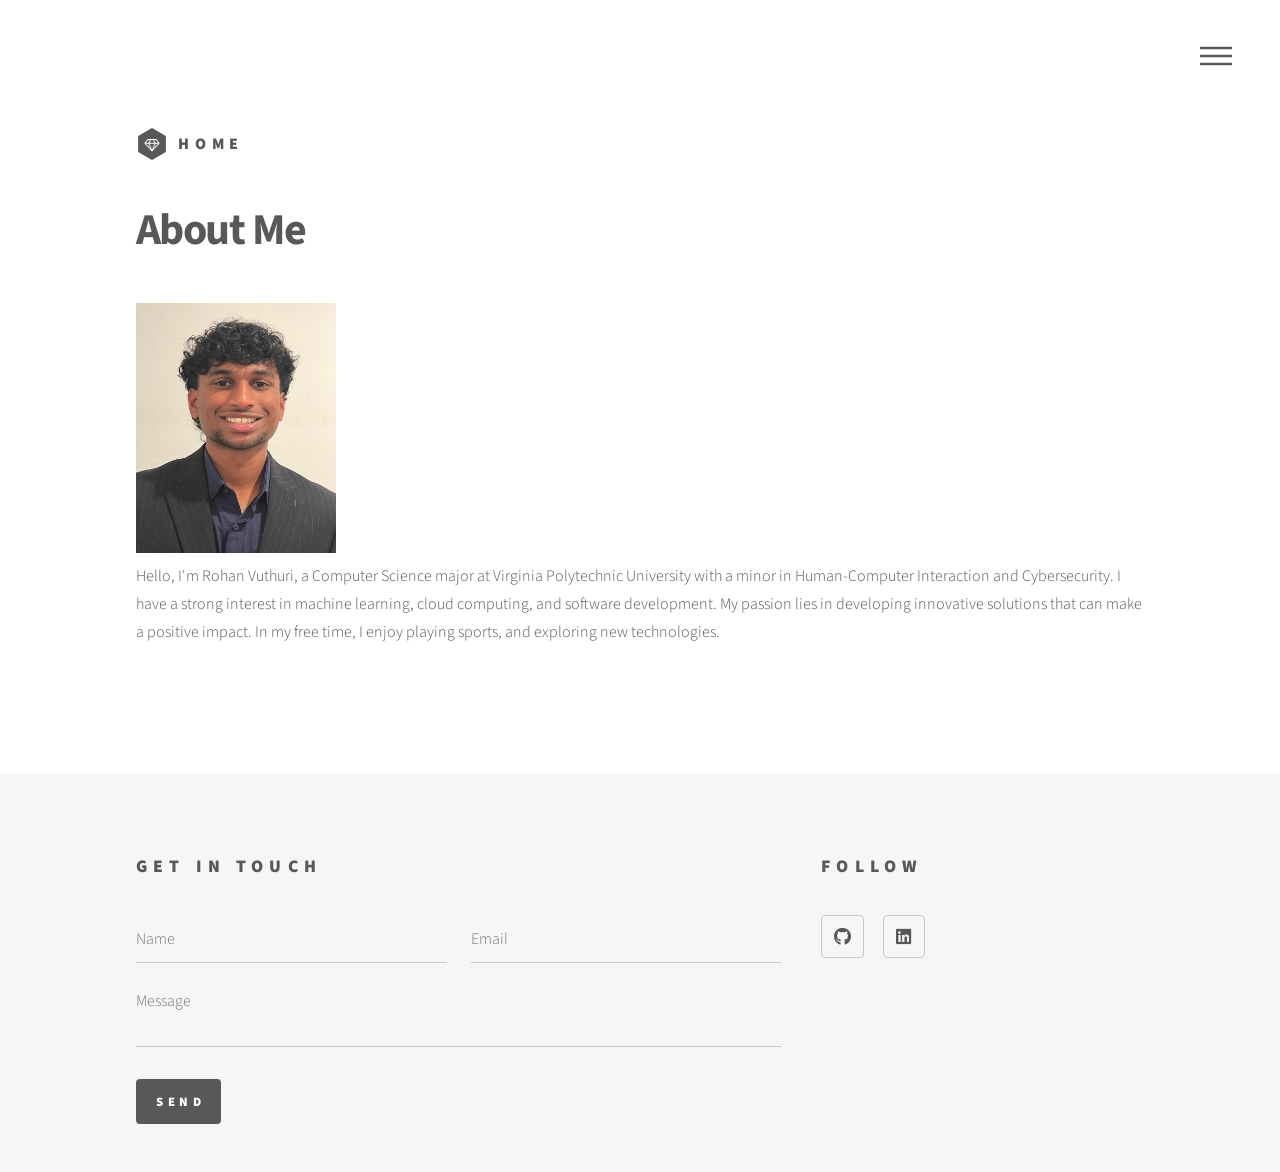
==== aboutme.html @ 73afe283 "Personal Website" ====
<!DOCTYPE HTML>
<!--
	Phantom by HTML5 UP
	html5up.net | @ajlkn
	Free for personal and commercial use under the CCA 3.0 license (html5up.net/license)
-->
<html>
	<head>
		<title>About Me</title>
		<meta charset="utf-8" />
		<meta name="viewport" content="width=device-width, initial-scale=1, user-scalable=no" />
		<link rel="stylesheet" href="assets/css/main.css" />
		<noscript><link rel="stylesheet" href="assets/css/noscript.css" /></noscript>
	</head>
	<body class="is-preload">
		<!-- Wrapper -->
			<div id="wrapper">

				<!-- Header -->
					<header id="header">
						<div class="inner">

							<!-- Logo -->
								<a href="index.html" class="logo">
									<span class="symbol"><img src="images/logo.svg" alt="" /></span><span class="title">Home</span>
								</a>

							<!-- Nav -->
								<nav>
									<ul>
										<li><a href="#menu">Menu</a></li>
									</ul>
								</nav>

						</div>
					</header>

				<!-- Menu -->
					<nav id="menu">
						<h2>Menu</h2>
						<ul>
							<li><a href="index.html">Home</a></li>
							<li><a href="aboutme.html">About Me</a></li>
							<li><a href="certifications.html">Certifications</a></li>
							<li><a href="experience.html">Experience</a></li>
							<li><a href="projects.html">Personal Projects</a></li>
						</ul>
					</nav>

				<!-- Main -->
					<div id="main">
						<div class="inner">
							<h1>About Me</h1>
							<img src="images/Profile.jpeg" alt="" width = "200" height="250">
							<p> Hello, I'm Rohan Vuthuri, a Computer Science major at Virginia Polytechnic University with a minor in Human-Computer Interaction and Cybersecurity. I have a strong interest in machine learning, cloud computing, and software development. My passion lies in developing innovative solutions that can make a positive impact. In my free time, I enjoy playing sports, and exploring new technologies.</p>
						</div>
					</div>

				<!-- Footer -->
					<footer id="footer">
						<div class="inner">
							<section>
								<h2>Get in touch</h2>
								<form method="post" action="#">
									<div class="fields">
										<div class="field half">
											<input type="text" name="name" id="name" placeholder="Name" />
										</div>
										<div class="field half">
											<input type="email" name="email" id="email" placeholder="Email" />
										</div>
										<div class="field">
											<textarea name="message" id="message" placeholder="Message"></textarea>
										</div>
									</div>
									<ul class="actions">
										<li><input type="submit" value="Send" class="primary" /></li>
									</ul>
								</form>
							</section>
							<section>
								<h2>Follow</h2>
								<ul class="icons">
									<li><a href="https://github.com/rohanvuthuri/Individual-Projects" class="icon brands style2 fa-github"><span class="label">GitHub</span></a></li>
                                    <li><a href="https://www.linkedin.com/in/rohan-vuthuri/" class="icon brands style2 fa-linkedin"><span class="label">Linkedin</span></a></li>
								</ul>
							</section>
						</div>
					</footer>

			</div>

		<!-- Scripts -->
			<script src="assets/js/jquery.min.js"></script>
			<script src="assets/js/browser.min.js"></script>
			<script src="assets/js/breakpoints.min.js"></script>
			<script src="assets/js/util.js"></script>
			<script src="assets/js/main.js"></script>

	</body>
</html>
---- assets/css/main.css ----
@import url(fontawesome-all.min.css);
@import url("https://fonts.googleapis.com/css?family=Source+Sans+Pro:300,700,900");

/*
	Phantom by HTML5 UP
	html5up.net | @ajlkn
	Free for personal and commercial use under the CCA 3.0 license (html5up.net/license)
*/

html, body, div, span, applet, object,
iframe, h1, h2, h3, h4, h5, h6, p, blockquote,
pre, a, abbr, acronym, address, big, cite,
code, del, dfn, em, img, ins, kbd, q, s, samp,
small, strike, strong, sub, sup, tt, var, b,
u, i, center, dl, dt, dd, ol, ul, li, fieldset,
form, label, legend, table, caption, tbody,
tfoot, thead, tr, th, td, article, aside,
canvas, details, embed, figure, figcaption,
footer, header, hgroup, menu, nav, output, ruby,
section, summary, time, mark, audio, video {
	margin: 0;
	padding: 0;
	border: 0;
	font-size: 100%;
	font: inherit;
	vertical-align: baseline;}

article, aside, details, figcaption, figure,
footer, header, hgroup, menu, nav, section {
	display: block;}

body {
	line-height: 1;
}

ol, ul {
	list-style: none;
}

blockquote, q {
	quotes: none;
}

	blockquote:before, blockquote:after, q:before, q:after {
		content: '';
		content: none;
	}

table {
	border-collapse: collapse;
	border-spacing: 0;
}

body {
	-webkit-text-size-adjust: none;
}

mark {
	background-color: transparent;
	color: inherit;
}

input::-moz-focus-inner {
	border: 0;
	padding: 0;
}

input, select, textarea {
	-moz-appearance: none;
	-webkit-appearance: none;
	-ms-appearance: none;
	appearance: none;
}

/* Basic */

	@-ms-viewport {
		width: device-width;
	}

	body {
		-ms-overflow-style: scrollbar;
	}

	@media screen and (max-width: 480px) {

		html, body {
			min-width: 320px;
		}

	}

	html {
		box-sizing: border-box;
	}

	*, *:before, *:after {
		box-sizing: inherit;
	}

	body {
		background: #ffffff;
	}

		body.is-preload *, body.is-preload *:before, body.is-preload *:after {
			-moz-animation: none !important;
			-webkit-animation: none !important;
			-ms-animation: none !important;
			animation: none !important;
			-moz-transition: none !important;
			-webkit-transition: none !important;
			-ms-transition: none !important;
			transition: none !important;
		}

/* Type */

	body, input, select, textarea {
		color: #585858;
		font-family: "Source Sans Pro", Helvetica, sans-serif;
		font-size: 16pt;
		font-weight: 300;
		line-height: 1.75;
	}

		@media screen and (max-width: 1680px) {

			body, input, select, textarea {
				font-size: 14pt;
			}

		}

		@media screen and (max-width: 1280px) {

			body, input, select, textarea {
				font-size: 12pt;
			}

		}

	a {
		-moz-transition: border-bottom-color 0.2s ease, color 0.2s ease;
		-webkit-transition: border-bottom-color 0.2s ease, color 0.2s ease;
		-ms-transition: border-bottom-color 0.2s ease, color 0.2s ease;
		transition: border-bottom-color 0.2s ease, color 0.2s ease;
		text-decoration: none;
		color: #585858;
		border-bottom: dotted 1px rgba(88, 88, 88, 0.5);
	}

		a:hover {
			border-bottom-color: transparent;
			color: #f2849e !important;
		}

	strong, b {
		font-weight: 900;
	}

	em, i {
		font-style: italic;
	}

	p {
		margin: 0 0 2em 0;
	}

	h1 {
		font-size: 2.75em;
		font-weight: 700;
		line-height: 1.3;
		margin: 0 0 1em 0;
		letter-spacing: -0.035em;
	}

		h1 a {
			color: inherit;
		}

		@media screen and (max-width: 736px) {

			h1 {
				font-size: 2em;
				margin: 0 0 1em 0;
			}

		}

		@media screen and (max-width: 360px) {

			h1 {
				font-size: 1.75em;
			}

		}

	h2, h3, h4, h5, h6 {
		font-weight: 900;
		line-height: 1.5;
		margin: 0 0 2em 0;
		text-transform: uppercase;
		letter-spacing: 0.35em;
	}

		h2 a, h3 a, h4 a, h5 a, h6 a {
			color: inherit;
		}

	h2 {
		font-size: 1.1em;
	}

	h3 {
		font-size: 1em;
	}

	h4 {
		font-size: 0.8em;
	}

	h5 {
		font-size: 0.8em;
	}

	h6 {
		font-size: 0.8em;
	}

	@media screen and (max-width: 980px) {

		h1 br, h2 br, h3 br, h4 br, h5 br, h6 br {
			display: none;
		}

	}

	@media screen and (max-width: 736px) {

		h2 {
			font-size: 1em;
		}

		h3 {
			font-size: 0.8em;
		}

	}

	sub {
		font-size: 0.8em;
		position: relative;
		top: 0.5em;
	}

	sup {
		font-size: 0.8em;
		position: relative;
		top: -0.5em;
	}

	blockquote {
		border-left: solid 4px #c9c9c9;
		font-style: italic;
		margin: 0 0 2em 0;
		padding: 0.5em 0 0.5em 2em;
	}

	code {
		background: rgba(144, 144, 144, 0.075);
		border-radius: 4px;
		border: solid 1px #c9c9c9;
		font-family: "Courier New", monospace;
		font-size: 0.9em;
		margin: 0 0.25em;
		padding: 0.25em 0.65em;
	}

	pre {
		-webkit-overflow-scrolling: touch;
		font-family: "Courier New", monospace;
		font-size: 0.9em;
		margin: 0 0 2em 0;
	}

		pre code {
			display: block;
			line-height: 1.75;
			padding: 1em 1.5em;
			overflow-x: auto;
		}

	hr {
		border: 0;
		border-bottom: solid 1px #c9c9c9;
		margin: 2em 0;
	}

		hr.major {
			margin: 3em 0;
		}

	.align-left {
		text-align: left;
	}

	.align-center {
		text-align: center;
	}

	.align-right {
		text-align: right;
	}

/* Row */

	.row {
		display: flex;
		flex-wrap: wrap;
		box-sizing: border-box;
		align-items: stretch;
	}

		.row > * {
			box-sizing: border-box;
		}

		.row.gtr-uniform > * > :last-child {
			margin-bottom: 0;
		}

		.row.aln-left {
			justify-content: flex-start;
		}

		.row.aln-center {
			justify-content: center;
		}

		.row.aln-right {
			justify-content: flex-end;
		}

		.row.aln-top {
			align-items: flex-start;
		}

		.row.aln-middle {
			align-items: center;
		}

		.row.aln-bottom {
			align-items: flex-end;
		}

		.row > .imp {
			order: -1;
		}

		.row > .col-1 {
			width: 8.33333%;
		}

		.row > .off-1 {
			margin-left: 8.33333%;
		}

		.row > .col-2 {
			width: 16.66667%;
		}

		.row > .off-2 {
			margin-left: 16.66667%;
		}

		.row > .col-3 {
			width: 25%;
		}

		.row > .off-3 {
			margin-left: 25%;
		}

		.row > .col-4 {
			width: 33.33333%;
		}

		.row > .off-4 {
			margin-left: 33.33333%;
		}

		.row > .col-5 {
			width: 41.66667%;
		}

		.row > .off-5 {
			margin-left: 41.66667%;
		}

		.row > .col-6 {
			width: 50%;
		}

		.row > .off-6 {
			margin-left: 50%;
		}

		.row > .col-7 {
			width: 58.33333%;
		}

		.row > .off-7 {
			margin-left: 58.33333%;
		}

		.row > .col-8 {
			width: 66.66667%;
		}

		.row > .off-8 {
			margin-left: 66.66667%;
		}

		.row > .col-9 {
			width: 75%;
		}

		.row > .off-9 {
			margin-left: 75%;
		}

		.row > .col-10 {
			width: 83.33333%;
		}

		.row > .off-10 {
			margin-left: 83.33333%;
		}

		.row > .col-11 {
			width: 91.66667%;
		}

		.row > .off-11 {
			margin-left: 91.66667%;
		}

		.row > .col-12 {
			width: 100%;
		}

		.row > .off-12 {
			margin-left: 100%;
		}

		.row.gtr-0 {
			margin-top: 0;
			margin-left: 0em;
		}

			.row.gtr-0 > * {
				padding: 0 0 0 0em;
			}

			.row.gtr-0.gtr-uniform {
				margin-top: 0em;
			}

				.row.gtr-0.gtr-uniform > * {
					padding-top: 0em;
				}

		.row.gtr-25 {
			margin-top: 0;
			margin-left: -0.5em;
		}

			.row.gtr-25 > * {
				padding: 0 0 0 0.5em;
			}

			.row.gtr-25.gtr-uniform {
				margin-top: -0.5em;
			}

				.row.gtr-25.gtr-uniform > * {
					padding-top: 0.5em;
				}

		.row.gtr-50 {
			margin-top: 0;
			margin-left: -1em;
		}

			.row.gtr-50 > * {
				padding: 0 0 0 1em;
			}

			.row.gtr-50.gtr-uniform {
				margin-top: -1em;
			}

				.row.gtr-50.gtr-uniform > * {
					padding-top: 1em;
				}

		.row {
			margin-top: 0;
			margin-left: -2em;
		}

			.row > * {
				padding: 0 0 0 2em;
			}

			.row.gtr-uniform {
				margin-top: -2em;
			}

				.row.gtr-uniform > * {
					padding-top: 2em;
				}

		.row.gtr-150 {
			margin-top: 0;
			margin-left: -3em;
		}

			.row.gtr-150 > * {
				padding: 0 0 0 3em;
			}

			.row.gtr-150.gtr-uniform {
				margin-top: -3em;
			}

				.row.gtr-150.gtr-uniform > * {
					padding-top: 3em;
				}

		.row.gtr-200 {
			margin-top: 0;
			margin-left: -4em;
		}

			.row.gtr-200 > * {
				padding: 0 0 0 4em;
			}

			.row.gtr-200.gtr-uniform {
				margin-top: -4em;
			}

				.row.gtr-200.gtr-uniform > * {
					padding-top: 4em;
				}

		@media screen and (max-width: 1680px) {

			.row {
				display: flex;
				flex-wrap: wrap;
				box-sizing: border-box;
				align-items: stretch;
			}

				.row > * {
					box-sizing: border-box;
				}

				.row.gtr-uniform > * > :last-child {
					margin-bottom: 0;
				}

				.row.aln-left {
					justify-content: flex-start;
				}

				.row.aln-center {
					justify-content: center;
				}

				.row.aln-right {
					justify-content: flex-end;
				}

				.row.aln-top {
					align-items: flex-start;
				}

				.row.aln-middle {
					align-items: center;
				}

				.row.aln-bottom {
					align-items: flex-end;
				}

				.row > .imp-xlarge {
					order: -1;
				}

				.row > .col-1-xlarge {
					width: 8.33333%;
				}

				.row > .off-1-xlarge {
					margin-left: 8.33333%;
				}

				.row > .col-2-xlarge {
					width: 16.66667%;
				}

				.row > .off-2-xlarge {
					margin-left: 16.66667%;
				}

				.row > .col-3-xlarge {
					width: 25%;
				}

				.row > .off-3-xlarge {
					margin-left: 25%;
				}

				.row > .col-4-xlarge {
					width: 33.33333%;
				}

				.row > .off-4-xlarge {
					margin-left: 33.33333%;
				}

				.row > .col-5-xlarge {
					width: 41.66667%;
				}

				.row > .off-5-xlarge {
					margin-left: 41.66667%;
				}

				.row > .col-6-xlarge {
					width: 50%;
				}

				.row > .off-6-xlarge {
					margin-left: 50%;
				}

				.row > .col-7-xlarge {
					width: 58.33333%;
				}

				.row > .off-7-xlarge {
					margin-left: 58.33333%;
				}

				.row > .col-8-xlarge {
					width: 66.66667%;
				}

				.row > .off-8-xlarge {
					margin-left: 66.66667%;
				}

				.row > .col-9-xlarge {
					width: 75%;
				}

				.row > .off-9-xlarge {
					margin-left: 75%;
				}

				.row > .col-10-xlarge {
					width: 83.33333%;
				}

				.row > .off-10-xlarge {
					margin-left: 83.33333%;
				}

				.row > .col-11-xlarge {
					width: 91.66667%;
				}

				.row > .off-11-xlarge {
					margin-left: 91.66667%;
				}

				.row > .col-12-xlarge {
					width: 100%;
				}

				.row > .off-12-xlarge {
					margin-left: 100%;
				}

				.row.gtr-0 {
					margin-top: 0;
					margin-left: 0em;
				}

					.row.gtr-0 > * {
						padding: 0 0 0 0em;
					}

					.row.gtr-0.gtr-uniform {
						margin-top: 0em;
					}

						.row.gtr-0.gtr-uniform > * {
							padding-top: 0em;
						}

				.row.gtr-25 {
					margin-top: 0;
					margin-left: -0.5em;
				}

					.row.gtr-25 > * {
						padding: 0 0 0 0.5em;
					}

					.row.gtr-25.gtr-uniform {
						margin-top: -0.5em;
					}

						.row.gtr-25.gtr-uniform > * {
							padding-top: 0.5em;
						}

				.row.gtr-50 {
					margin-top: 0;
					margin-left: -1em;
				}

					.row.gtr-50 > * {
						padding: 0 0 0 1em;
					}

					.row.gtr-50.gtr-uniform {
						margin-top: -1em;
					}

						.row.gtr-50.gtr-uniform > * {
							padding-top: 1em;
						}

				.row {
					margin-top: 0;
					margin-left: -2em;
				}

					.row > * {
						padding: 0 0 0 2em;
					}

					.row.gtr-uniform {
						margin-top: -2em;
					}

						.row.gtr-uniform > * {
							padding-top: 2em;
						}

				.row.gtr-150 {
					margin-top: 0;
					margin-left: -3em;
				}

					.row.gtr-150 > * {
						padding: 0 0 0 3em;
					}

					.row.gtr-150.gtr-uniform {
						margin-top: -3em;
					}

						.row.gtr-150.gtr-uniform > * {
							padding-top: 3em;
						}

				.row.gtr-200 {
					margin-top: 0;
					margin-left: -4em;
				}

					.row.gtr-200 > * {
						padding: 0 0 0 4em;
					}

					.row.gtr-200.gtr-uniform {
						margin-top: -4em;
					}

						.row.gtr-200.gtr-uniform > * {
							padding-top: 4em;
						}

		}

		@media screen and (max-width: 1280px) {

			.row {
				display: flex;
				flex-wrap: wrap;
				box-sizing: border-box;
				align-items: stretch;
			}

				.row > * {
					box-sizing: border-box;
				}

				.row.gtr-uniform > * > :last-child {
					margin-bottom: 0;
				}

				.row.aln-left {
					justify-content: flex-start;
				}

				.row.aln-center {
					justify-content: center;
				}

				.row.aln-right {
					justify-content: flex-end;
				}

				.row.aln-top {
					align-items: flex-start;
				}

				.row.aln-middle {
					align-items: center;
				}

				.row.aln-bottom {
					align-items: flex-end;
				}

				.row > .imp-large {
					order: -1;
				}

				.row > .col-1-large {
					width: 8.33333%;
				}

				.row > .off-1-large {
					margin-left: 8.33333%;
				}

				.row > .col-2-large {
					width: 16.66667%;
				}

				.row > .off-2-large {
					margin-left: 16.66667%;
				}

				.row > .col-3-large {
					width: 25%;
				}

				.row > .off-3-large {
					margin-left: 25%;
				}

				.row > .col-4-large {
					width: 33.33333%;
				}

				.row > .off-4-large {
					margin-left: 33.33333%;
				}

				.row > .col-5-large {
					width: 41.66667%;
				}

				.row > .off-5-large {
					margin-left: 41.66667%;
				}

				.row > .col-6-large {
					width: 50%;
				}

				.row > .off-6-large {
					margin-left: 50%;
				}

				.row > .col-7-large {
					width: 58.33333%;
				}

				.row > .off-7-large {
					margin-left: 58.33333%;
				}

				.row > .col-8-large {
					width: 66.66667%;
				}

				.row > .off-8-large {
					margin-left: 66.66667%;
				}

				.row > .col-9-large {
					width: 75%;
				}

				.row > .off-9-large {
					margin-left: 75%;
				}

				.row > .col-10-large {
					width: 83.33333%;
				}

				.row > .off-10-large {
					margin-left: 83.33333%;
				}

				.row > .col-11-large {
					width: 91.66667%;
				}

				.row > .off-11-large {
					margin-left: 91.66667%;
				}

				.row > .col-12-large {
					width: 100%;
				}

				.row > .off-12-large {
					margin-left: 100%;
				}

				.row.gtr-0 {
					margin-top: 0;
					margin-left: 0em;
				}

					.row.gtr-0 > * {
						padding: 0 0 0 0em;
					}

					.row.gtr-0.gtr-uniform {
						margin-top: 0em;
					}

						.row.gtr-0.gtr-uniform > * {
							padding-top: 0em;
						}

				.row.gtr-25 {
					margin-top: 0;
					margin-left: -0.5em;
				}

					.row.gtr-25 > * {
						padding: 0 0 0 0.5em;
					}

					.row.gtr-25.gtr-uniform {
						margin-top: -0.5em;
					}

						.row.gtr-25.gtr-uniform > * {
							padding-top: 0.5em;
						}

				.row.gtr-50 {
					margin-top: 0;
					margin-left: -1em;
				}

					.row.gtr-50 > * {
						padding: 0 0 0 1em;
					}

					.row.gtr-50.gtr-uniform {
						margin-top: -1em;
					}

						.row.gtr-50.gtr-uniform > * {
							padding-top: 1em;
						}

				.row {
					margin-top: 0;
					margin-left: -2em;
				}

					.row > * {
						padding: 0 0 0 2em;
					}

					.row.gtr-uniform {
						margin-top: -2em;
					}

						.row.gtr-uniform > * {
							padding-top: 2em;
						}

				.row.gtr-150 {
					margin-top: 0;
					margin-left: -3em;
				}

					.row.gtr-150 > * {
						padding: 0 0 0 3em;
					}

					.row.gtr-150.gtr-uniform {
						margin-top: -3em;
					}

						.row.gtr-150.gtr-uniform > * {
							padding-top: 3em;
						}

				.row.gtr-200 {
					margin-top: 0;
					margin-left: -4em;
				}

					.row.gtr-200 > * {
						padding: 0 0 0 4em;
					}

					.row.gtr-200.gtr-uniform {
						margin-top: -4em;
					}

						.row.gtr-200.gtr-uniform > * {
							padding-top: 4em;
						}

		}

		@media screen and (max-width: 980px) {

			.row {
				display: flex;
				flex-wrap: wrap;
				box-sizing: border-box;
				align-items: stretch;
			}

				.row > * {
					box-sizing: border-box;
				}

				.row.gtr-uniform > * > :last-child {
					margin-bottom: 0;
				}

				.row.aln-left {
					justify-content: flex-start;
				}

				.row.aln-center {
					justify-content: center;
				}

				.row.aln-right {
					justify-content: flex-end;
				}

				.row.aln-top {
					align-items: flex-start;
				}

				.row.aln-middle {
					align-items: center;
				}

				.row.aln-bottom {
					align-items: flex-end;
				}

				.row > .imp-medium {
					order: -1;
				}

				.row > .col-1-medium {
					width: 8.33333%;
				}

				.row > .off-1-medium {
					margin-left: 8.33333%;
				}

				.row > .col-2-medium {
					width: 16.66667%;
				}

				.row > .off-2-medium {
					margin-left: 16.66667%;
				}

				.row > .col-3-medium {
					width: 25%;
				}

				.row > .off-3-medium {
					margin-left: 25%;
				}

				.row > .col-4-medium {
					width: 33.33333%;
				}

				.row > .off-4-medium {
					margin-left: 33.33333%;
				}

				.row > .col-5-medium {
					width: 41.66667%;
				}

				.row > .off-5-medium {
					margin-left: 41.66667%;
				}

				.row > .col-6-medium {
					width: 50%;
				}

				.row > .off-6-medium {
					margin-left: 50%;
				}

				.row > .col-7-medium {
					width: 58.33333%;
				}

				.row > .off-7-medium {
					margin-left: 58.33333%;
				}

				.row > .col-8-medium {
					width: 66.66667%;
				}

				.row > .off-8-medium {
					margin-left: 66.66667%;
				}

				.row > .col-9-medium {
					width: 75%;
				}

				.row > .off-9-medium {
					margin-left: 75%;
				}

				.row > .col-10-medium {
					width: 83.33333%;
				}

				.row > .off-10-medium {
					margin-left: 83.33333%;
				}

				.row > .col-11-medium {
					width: 91.66667%;
				}

				.row > .off-11-medium {
					margin-left: 91.66667%;
				}

				.row > .col-12-medium {
					width: 100%;
				}

				.row > .off-12-medium {
					margin-left: 100%;
				}

				.row.gtr-0 {
					margin-top: 0;
					margin-left: 0em;
				}

					.row.gtr-0 > * {
						padding: 0 0 0 0em;
					}

					.row.gtr-0.gtr-uniform {
						margin-top: 0em;
					}

						.row.gtr-0.gtr-uniform > * {
							padding-top: 0em;
						}

				.row.gtr-25 {
					margin-top: 0;
					margin-left: -0.375em;
				}

					.row.gtr-25 > * {
						padding: 0 0 0 0.375em;
					}

					.row.gtr-25.gtr-uniform {
						margin-top: -0.375em;
					}

						.row.gtr-25.gtr-uniform > * {
							padding-top: 0.375em;
						}

				.row.gtr-50 {
					margin-top: 0;
					margin-left: -0.75em;
				}

					.row.gtr-50 > * {
						padding: 0 0 0 0.75em;
					}

					.row.gtr-50.gtr-uniform {
						margin-top: -0.75em;
					}

						.row.gtr-50.gtr-uniform > * {
							padding-top: 0.75em;
						}

				.row {
					margin-top: 0;
					margin-left: -1.5em;
				}

					.row > * {
						padding: 0 0 0 1.5em;
					}

					.row.gtr-uniform {
						margin-top: -1.5em;
					}

						.row.gtr-uniform > * {
							padding-top: 1.5em;
						}

				.row.gtr-150 {
					margin-top: 0;
					margin-left: -2.25em;
				}

					.row.gtr-150 > * {
						padding: 0 0 0 2.25em;
					}

					.row.gtr-150.gtr-uniform {
						margin-top: -2.25em;
					}

						.row.gtr-150.gtr-uniform > * {
							padding-top: 2.25em;
						}

				.row.gtr-200 {
					margin-top: 0;
					margin-left: -3em;
				}

					.row.gtr-200 > * {
						padding: 0 0 0 3em;
					}

					.row.gtr-200.gtr-uniform {
						margin-top: -3em;
					}

						.row.gtr-200.gtr-uniform > * {
							padding-top: 3em;
						}

		}

		@media screen and (max-width: 736px) {

			.row {
				display: flex;
				flex-wrap: wrap;
				box-sizing: border-box;
				align-items: stretch;
			}

				.row > * {
					box-sizing: border-box;
				}

				.row.gtr-uniform > * > :last-child {
					margin-bottom: 0;
				}

				.row.aln-left {
					justify-content: flex-start;
				}

				.row.aln-center {
					justify-content: center;
				}

				.row.aln-right {
					justify-content: flex-end;
				}

				.row.aln-top {
					align-items: flex-start;
				}

				.row.aln-middle {
					align-items: center;
				}

				.row.aln-bottom {
					align-items: flex-end;
				}

				.row > .imp-small {
					order: -1;
				}

				.row > .col-1-small {
					width: 8.33333%;
				}

				.row > .off-1-small {
					margin-left: 8.33333%;
				}

				.row > .col-2-small {
					width: 16.66667%;
				}

				.row > .off-2-small {
					margin-left: 16.66667%;
				}

				.row > .col-3-small {
					width: 25%;
				}

				.row > .off-3-small {
					margin-left: 25%;
				}

				.row > .col-4-small {
					width: 33.33333%;
				}

				.row > .off-4-small {
					margin-left: 33.33333%;
				}

				.row > .col-5-small {
					width: 41.66667%;
				}

				.row > .off-5-small {
					margin-left: 41.66667%;
				}

				.row > .col-6-small {
					width: 50%;
				}

				.row > .off-6-small {
					margin-left: 50%;
				}

				.row > .col-7-small {
					width: 58.33333%;
				}

				.row > .off-7-small {
					margin-left: 58.33333%;
				}

				.row > .col-8-small {
					width: 66.66667%;
				}

				.row > .off-8-small {
					margin-left: 66.66667%;
				}

				.row > .col-9-small {
					width: 75%;
				}

				.row > .off-9-small {
					margin-left: 75%;
				}

				.row > .col-10-small {
					width: 83.33333%;
				}

				.row > .off-10-small {
					margin-left: 83.33333%;
				}

				.row > .col-11-small {
					width: 91.66667%;
				}

				.row > .off-11-small {
					margin-left: 91.66667%;
				}

				.row > .col-12-small {
					width: 100%;
				}

				.row > .off-12-small {
					margin-left: 100%;
				}

				.row.gtr-0 {
					margin-top: 0;
					margin-left: 0em;
				}

					.row.gtr-0 > * {
						padding: 0 0 0 0em;
					}

					.row.gtr-0.gtr-uniform {
						margin-top: 0em;
					}

						.row.gtr-0.gtr-uniform > * {
							padding-top: 0em;
						}

				.row.gtr-25 {
					margin-top: 0;
					margin-left: -0.25em;
				}

					.row.gtr-25 > * {
						padding: 0 0 0 0.25em;
					}

					.row.gtr-25.gtr-uniform {
						margin-top: -0.25em;
					}

						.row.gtr-25.gtr-uniform > * {
							padding-top: 0.25em;
						}

				.row.gtr-50 {
					margin-top: 0;
					margin-left: -0.5em;
				}

					.row.gtr-50 > * {
						padding: 0 0 0 0.5em;
					}

					.row.gtr-50.gtr-uniform {
						margin-top: -0.5em;
					}

						.row.gtr-50.gtr-uniform > * {
							padding-top: 0.5em;
						}

				.row {
					margin-top: 0;
					margin-left: -1em;
				}

					.row > * {
						padding: 0 0 0 1em;
					}

					.row.gtr-uniform {
						margin-top: -1em;
					}

						.row.gtr-uniform > * {
							padding-top: 1em;
						}

				.row.gtr-150 {
					margin-top: 0;
					margin-left: -1.5em;
				}

					.row.gtr-150 > * {
						padding: 0 0 0 1.5em;
					}

					.row.gtr-150.gtr-uniform {
						margin-top: -1.5em;
					}

						.row.gtr-150.gtr-uniform > * {
							padding-top: 1.5em;
						}

				.row.gtr-200 {
					margin-top: 0;
					margin-left: -2em;
				}

					.row.gtr-200 > * {
						padding: 0 0 0 2em;
					}

					.row.gtr-200.gtr-uniform {
						margin-top: -2em;
					}

						.row.gtr-200.gtr-uniform > * {
							padding-top: 2em;
						}

		}

		@media screen and (max-width: 480px) {

			.row {
				display: flex;
				flex-wrap: wrap;
				box-sizing: border-box;
				align-items: stretch;
			}

				.row > * {
					box-sizing: border-box;
				}

				.row.gtr-uniform > * > :last-child {
					margin-bottom: 0;
				}

				.row.aln-left {
					justify-content: flex-start;
				}

				.row.aln-center {
					justify-content: center;
				}

				.row.aln-right {
					justify-content: flex-end;
				}

				.row.aln-top {
					align-items: flex-start;
				}

				.row.aln-middle {
					align-items: center;
				}

				.row.aln-bottom {
					align-items: flex-end;
				}

				.row > .imp-xsmall {
					order: -1;
				}

				.row > .col-1-xsmall {
					width: 8.33333%;
				}

				.row > .off-1-xsmall {
					margin-left: 8.33333%;
				}

				.row > .col-2-xsmall {
					width: 16.66667%;
				}

				.row > .off-2-xsmall {
					margin-left: 16.66667%;
				}

				.row > .col-3-xsmall {
					width: 25%;
				}

				.row > .off-3-xsmall {
					margin-left: 25%;
				}

				.row > .col-4-xsmall {
					width: 33.33333%;
				}

				.row > .off-4-xsmall {
					margin-left: 33.33333%;
				}

				.row > .col-5-xsmall {
					width: 41.66667%;
				}

				.row > .off-5-xsmall {
					margin-left: 41.66667%;
				}

				.row > .col-6-xsmall {
					width: 50%;
				}

				.row > .off-6-xsmall {
					margin-left: 50%;
				}

				.row > .col-7-xsmall {
					width: 58.33333%;
				}

				.row > .off-7-xsmall {
					margin-left: 58.33333%;
				}

				.row > .col-8-xsmall {
					width: 66.66667%;
				}

				.row > .off-8-xsmall {
					margin-left: 66.66667%;
				}

				.row > .col-9-xsmall {
					width: 75%;
				}

				.row > .off-9-xsmall {
					margin-left: 75%;
				}

				.row > .col-10-xsmall {
					width: 83.33333%;
				}

				.row > .off-10-xsmall {
					margin-left: 83.33333%;
				}

				.row > .col-11-xsmall {
					width: 91.66667%;
				}

				.row > .off-11-xsmall {
					margin-left: 91.66667%;
				}

				.row > .col-12-xsmall {
					width: 100%;
				}

				.row > .off-12-xsmall {
					margin-left: 100%;
				}

				.row.gtr-0 {
					margin-top: 0;
					margin-left: 0em;
				}

					.row.gtr-0 > * {
						padding: 0 0 0 0em;
					}

					.row.gtr-0.gtr-uniform {
						margin-top: 0em;
					}

						.row.gtr-0.gtr-uniform > * {
							padding-top: 0em;
						}

				.row.gtr-25 {
					margin-top: 0;
					margin-left: -0.25em;
				}

					.row.gtr-25 > * {
						padding: 0 0 0 0.25em;
					}

					.row.gtr-25.gtr-uniform {
						margin-top: -0.25em;
					}

						.row.gtr-25.gtr-uniform > * {
							padding-top: 0.25em;
						}

				.row.gtr-50 {
					margin-top: 0;
					margin-left: -0.5em;
				}

					.row.gtr-50 > * {
						padding: 0 0 0 0.5em;
					}

					.row.gtr-50.gtr-uniform {
						margin-top: -0.5em;
					}

						.row.gtr-50.gtr-uniform > * {
							padding-top: 0.5em;
						}

				.row {
					margin-top: 0;
					margin-left: -1em;
				}

					.row > * {
						padding: 0 0 0 1em;
					}

					.row.gtr-uniform {
						margin-top: -1em;
					}

						.row.gtr-uniform > * {
							padding-top: 1em;
						}

				.row.gtr-150 {
					margin-top: 0;
					margin-left: -1.5em;
				}

					.row.gtr-150 > * {
						padding: 0 0 0 1.5em;
					}

					.row.gtr-150.gtr-uniform {
						margin-top: -1.5em;
					}

						.row.gtr-150.gtr-uniform > * {
							padding-top: 1.5em;
						}

				.row.gtr-200 {
					margin-top: 0;
					margin-left: -2em;
				}

					.row.gtr-200 > * {
						padding: 0 0 0 2em;
					}

					.row.gtr-200.gtr-uniform {
						margin-top: -2em;
					}

						.row.gtr-200.gtr-uniform > * {
							padding-top: 2em;
						}

		}

/* Section/Article */

	section.special, article.special {
		text-align: center;
	}

	header p {
		margin-top: -1em;
	}

	@media screen and (max-width: 736px) {

		header p {
			margin-top: 0;
		}

	}

/* Icon */

	.icon {
		text-decoration: none;
		border-bottom: none;
		position: relative;
	}

		.icon:before {
			-moz-osx-font-smoothing: grayscale;
			-webkit-font-smoothing: antialiased;
			display: inline-block;
			font-style: normal;
			font-variant: normal;
			text-rendering: auto;
			line-height: 1;
			text-transform: none !important;
			font-family: 'Font Awesome 5 Free';
			font-weight: 400;
		}

		.icon > .label {
			display: none;
		}

		.icon:before {
			line-height: inherit;
		}

		.icon.solid:before {
			font-weight: 900;
		}

		.icon.brands:before {
			font-family: 'Font Awesome 5 Brands';
		}

		.icon.style2 {
			-moz-transition: background-color 0.2s ease-in-out, color 0.2s ease-in-out, border-color 0.2s ease-in-out;
			-webkit-transition: background-color 0.2s ease-in-out, color 0.2s ease-in-out, border-color 0.2s ease-in-out;
			-ms-transition: background-color 0.2s ease-in-out, color 0.2s ease-in-out, border-color 0.2s ease-in-out;
			transition: background-color 0.2s ease-in-out, color 0.2s ease-in-out, border-color 0.2s ease-in-out;
			background-color: transparent;
			border: solid 1px #c9c9c9;
			border-radius: 4px;
			width: 2.65em;
			height: 2.65em;
			display: inline-block;
			text-align: center;
			line-height: 2.65em;
			color: inherit;
		}

			.icon.style2:before {
				font-size: 1.1em;
			}

			.icon.style2:hover {
				color: #f2849e;
				border-color: #f2849e;
			}

			.icon.style2:active {
				background-color: rgba(242, 132, 158, 0.1);
			}

/* List */

	ol {
		list-style: decimal;
		margin: 0 0 2em 0;
		padding-left: 1.25em;
	}

		ol li {
			padding-left: 0.25em;
		}

	ul {
		list-style: disc;
		margin: 0 0 2em 0;
		padding-left: 1em;
	}

		ul li {
			padding-left: 0.5em;
		}

		ul.alt {
			list-style: none;
			padding-left: 0;
		}

			ul.alt li {
				border-top: solid 1px #c9c9c9;
				padding: 0.5em 0;
			}

				ul.alt li:first-child {
					border-top: 0;
					padding-top: 0;
				}

	dl {
		margin: 0 0 2em 0;
	}

		dl dt {
			display: block;
			font-weight: 900;
			margin: 0 0 1em 0;
		}

		dl dd {
			margin-left: 2em;
		}

/* Actions */

	ul.actions {
		display: -moz-flex;
		display: -webkit-flex;
		display: -ms-flex;
		display: flex;
		cursor: default;
		list-style: none;
		margin-left: -1em;
		padding-left: 0;
	}

		ul.actions li {
			padding: 0 0 0 1em;
			vertical-align: middle;
		}

		ul.actions.special {
			-moz-justify-content: center;
			-webkit-justify-content: center;
			-ms-justify-content: center;
			justify-content: center;
			width: 100%;
			margin-left: 0;
		}

			ul.actions.special li:first-child {
				padding-left: 0;
			}

		ul.actions.stacked {
			-moz-flex-direction: column;
			-webkit-flex-direction: column;
			-ms-flex-direction: column;
			flex-direction: column;
			margin-left: 0;
		}

			ul.actions.stacked li {
				padding: 1.3em 0 0 0;
			}

				ul.actions.stacked li:first-child {
					padding-top: 0;
				}

		ul.actions.fit {
			width: calc(100% + 1em);
		}

			ul.actions.fit li {
				-moz-flex-grow: 1;
				-webkit-flex-grow: 1;
				-ms-flex-grow: 1;
				flex-grow: 1;
				-moz-flex-shrink: 1;
				-webkit-flex-shrink: 1;
				-ms-flex-shrink: 1;
				flex-shrink: 1;
				width: 100%;
			}

				ul.actions.fit li > * {
					width: 100%;
				}

			ul.actions.fit.stacked {
				width: 100%;
			}

		@media screen and (max-width: 480px) {

			ul.actions:not(.fixed) {
				-moz-flex-direction: column;
				-webkit-flex-direction: column;
				-ms-flex-direction: column;
				flex-direction: column;
				margin-left: 0;
				width: 100% !important;
			}

				ul.actions:not(.fixed) li {
					-moz-flex-grow: 1;
					-webkit-flex-grow: 1;
					-ms-flex-grow: 1;
					flex-grow: 1;
					-moz-flex-shrink: 1;
					-webkit-flex-shrink: 1;
					-ms-flex-shrink: 1;
					flex-shrink: 1;
					padding: 1em 0 0 0;
					text-align: center;
					width: 100%;
				}

					ul.actions:not(.fixed) li > * {
						width: 100%;
					}

					ul.actions:not(.fixed) li:first-child {
						padding-top: 0;
					}

					ul.actions:not(.fixed) li input[type="submit"],
					ul.actions:not(.fixed) li input[type="reset"],
					ul.actions:not(.fixed) li input[type="button"],
					ul.actions:not(.fixed) li button,
					ul.actions:not(.fixed) li .button {
						width: 100%;
					}

						ul.actions:not(.fixed) li input[type="submit"].icon:before,
						ul.actions:not(.fixed) li input[type="reset"].icon:before,
						ul.actions:not(.fixed) li input[type="button"].icon:before,
						ul.actions:not(.fixed) li button.icon:before,
						ul.actions:not(.fixed) li .button.icon:before {
							margin-left: -0.5rem;
						}

		}

/* Icons */

	ul.icons {
		cursor: default;
		list-style: none;
		padding-left: 0;
		margin: -1em 0 2em -1em;
	}

		ul.icons li {
			display: inline-block;
			padding: 1em 0 0 1em;
		}

/* Form */

	form {
		margin: 0 0 2em 0;
		overflow-x: hidden;
	}

		form > :last-child {
			margin-bottom: 0;
		}

		form > .fields {
			display: -moz-flex;
			display: -webkit-flex;
			display: -ms-flex;
			display: flex;
			-moz-flex-wrap: wrap;
			-webkit-flex-wrap: wrap;
			-ms-flex-wrap: wrap;
			flex-wrap: wrap;
			width: calc(100% + 3em);
			margin: -1.5em 0 2em -1.5em;
		}

			form > .fields > .field {
				-moz-flex-grow: 0;
				-webkit-flex-grow: 0;
				-ms-flex-grow: 0;
				flex-grow: 0;
				-moz-flex-shrink: 0;
				-webkit-flex-shrink: 0;
				-ms-flex-shrink: 0;
				flex-shrink: 0;
				padding: 1.5em 0 0 1.5em;
				width: calc(100% - 1.5em);
			}

				form > .fields > .field.half {
					width: calc(50% - 0.75em);
				}

				form > .fields > .field.third {
					width: calc(100%/3 - 0.5em);
				}

				form > .fields > .field.quarter {
					width: calc(25% - 0.375em);
				}

		@media screen and (max-width: 480px) {

			form > .fields {
				width: calc(100% + 3em);
				margin: -1.5em 0 2em -1.5em;
			}

				form > .fields > .field {
					padding: 1.5em 0 0 1.5em;
					width: calc(100% - 1.5em);
				}

					form > .fields > .field.half {
						width: calc(100% - 1.5em);
					}

					form > .fields > .field.third {
						width: calc(100% - 1.5em);
					}

					form > .fields > .field.quarter {
						width: calc(100% - 1.5em);
					}

		}

	label {
		display: block;
		font-size: 0.9em;
		font-weight: 900;
		margin: 0 0 1em 0;
	}

	input[type="text"],
	input[type="password"],
	input[type="email"],
	input[type="tel"],
	select,
	textarea {
		-moz-appearance: none;
		-webkit-appearance: none;
		-ms-appearance: none;
		appearance: none;
		background-color: transparent;
		border: none;
		border-radius: 0;
		border-bottom: solid 1px #c9c9c9;
		color: inherit;
		display: block;
		outline: 0;
		padding: 0;
		text-decoration: none;
		width: 100%;
	}

		input[type="text"]:invalid,
		input[type="password"]:invalid,
		input[type="email"]:invalid,
		input[type="tel"]:invalid,
		select:invalid,
		textarea:invalid {
			box-shadow: none;
		}

		input[type="text"]:focus,
		input[type="password"]:focus,
		input[type="email"]:focus,
		input[type="tel"]:focus,
		select:focus,
		textarea:focus {
			border-bottom-color: #f2849e;
			box-shadow: inset 0 -1px 0 0 #f2849e;
		}

	select {
		background-image: url("data:image/svg+xml;charset=utf8,%3Csvg xmlns='http://www.w3.org/2000/svg' width='40' height='40' preserveAspectRatio='none' viewBox='0 0 40 40'%3E%3Cpath d='M9.4,12.3l10.4,10.4l10.4-10.4c0.2-0.2,0.5-0.4,0.9-0.4c0.3,0,0.6,0.1,0.9,0.4l3.3,3.3c0.2,0.2,0.4,0.5,0.4,0.9 c0,0.4-0.1,0.6-0.4,0.9L20.7,31.9c-0.2,0.2-0.5,0.4-0.9,0.4c-0.3,0-0.6-0.1-0.9-0.4L4.3,17.3c-0.2-0.2-0.4-0.5-0.4-0.9 c0-0.4,0.1-0.6,0.4-0.9l3.3-3.3c0.2-0.2,0.5-0.4,0.9-0.4S9.1,12.1,9.4,12.3z' fill='%23c9c9c9' /%3E%3C/svg%3E");
		background-size: 1.25rem;
		background-repeat: no-repeat;
		background-position: calc(100% - 1rem) center;
		height: 3em;
		padding-right: 3em;
		text-overflow: ellipsis;
	}

		select option {
			background: #ffffff;
		}

		select:focus::-ms-value {
			background-color: transparent;
		}

		select::-ms-expand {
			display: none;
		}

	input[type="text"],
	input[type="password"],
	input[type="email"],
	select {
		height: 3em;
	}

	textarea {
		padding: 0;
		min-height: 3.75em;
	}

	input[type="checkbox"],
	input[type="radio"] {
		-moz-appearance: none;
		-webkit-appearance: none;
		-ms-appearance: none;
		appearance: none;
		display: block;
		float: left;
		margin-right: -2em;
		opacity: 0;
		width: 1em;
		z-index: -1;
	}

		input[type="checkbox"] + label,
		input[type="radio"] + label {
			text-decoration: none;
			color: #585858;
			cursor: pointer;
			display: inline-block;
			font-size: 1em;
			font-weight: 300;
			padding-left: 2.55em;
			padding-right: 0.75em;
			position: relative;
		}

			input[type="checkbox"] + label:before,
			input[type="radio"] + label:before {
				-moz-osx-font-smoothing: grayscale;
				-webkit-font-smoothing: antialiased;
				display: inline-block;
				font-style: normal;
				font-variant: normal;
				text-rendering: auto;
				line-height: 1;
				text-transform: none !important;
				font-family: 'Font Awesome 5 Free';
				font-weight: 900;
			}

			input[type="checkbox"] + label:before,
			input[type="radio"] + label:before {
				border-radius: 4px;
				border: solid 1px #c9c9c9;
				content: '';
				display: inline-block;
				font-size: 0.8em;
				height: 2.25em;
				left: 0;
				line-height: 2.25em;
				position: absolute;
				text-align: center;
				top: 0;
				width: 2.25em;
			}

		input[type="checkbox"]:checked + label:before,
		input[type="radio"]:checked + label:before {
			background: #585858;
			border-color: #585858;
			color: #ffffff;
			content: '\f00c';
		}

		input[type="checkbox"]:focus + label:before,
		input[type="radio"]:focus + label:before {
			border-color: #f2849e;
			box-shadow: 0 0 0 1px #f2849e;
		}

	input[type="checkbox"] + label:before {
		border-radius: 4px;
	}

	input[type="radio"] + label:before {
		border-radius: 100%;
	}

/* Box */

	.box {
		border-radius: 4px;
		border: solid 1px #c9c9c9;
		margin-bottom: 2em;
		padding: 1.5em;
	}

		.box > :last-child,
		.box > :last-child > :last-child,
		.box > :last-child > :last-child > :last-child {
			margin-bottom: 0;
		}

		.box.alt {
			border: 0;
			border-radius: 0;
			padding: 0;
		}

/* Image */

	.image {
		border-radius: 4px;
		border: 0;
		display: inline-block;
		position: relative;
	}

		.image img {
			border-radius: 4px;
			display: block;
		}

		.image.left, .image.right {
			max-width: 40%;
		}

			.image.left img, .image.right img {
				width: 100%;
			}

		.image.left {
			float: left;
			padding: 0 1.5em 1em 0;
			top: 0.25em;
		}

		.image.right {
			float: right;
			padding: 0 0 1em 1.5em;
			top: 0.25em;
		}

		.image.fit {
			display: block;
			margin: 0 0 2em 0;
			width: 100%;
		}

			.image.fit img {
				width: 100%;
			}

		.image.main {
			display: block;
			margin: 0 0 3em 0;
			width: 100%;
		}

			.image.main img {
				width: 100%;
			}

			@media screen and (max-width: 736px) {

				.image.main {
					margin: 0 0 2em 0;
				}

			}

/* Table */

	.table-wrapper {
		-webkit-overflow-scrolling: touch;
		overflow-x: auto;
	}

	table {
		margin: 0 0 2em 0;
		width: 100%;
	}

		table tbody tr {
			border: solid 1px #c9c9c9;
			border-left: 0;
			border-right: 0;
		}

			table tbody tr:nth-child(2n + 1) {
				background-color: rgba(144, 144, 144, 0.075);
			}

		table td {
			padding: 0.75em 0.75em;
		}

		table th {
			font-size: 0.9em;
			font-weight: 900;
			padding: 0 0.75em 0.75em 0.75em;
			text-align: left;
		}

		table thead {
			border-bottom: solid 2px #c9c9c9;
		}

		table tfoot {
			border-top: solid 2px #c9c9c9;
		}

		table.alt {
			border-collapse: separate;
		}

			table.alt tbody tr td {
				border: solid 1px #c9c9c9;
				border-left-width: 0;
				border-top-width: 0;
			}

				table.alt tbody tr td:first-child {
					border-left-width: 1px;
				}

			table.alt tbody tr:first-child td {
				border-top-width: 1px;
			}

			table.alt thead {
				border-bottom: 0;
			}

			table.alt tfoot {
				border-top: 0;
			}

/* Button */

	input[type="submit"],
	input[type="reset"],
	input[type="button"],
	button,
	.button {
		-moz-appearance: none;
		-webkit-appearance: none;
		-ms-appearance: none;
		appearance: none;
		-moz-transition: background-color 0.2s ease-in-out, color 0.2s ease-in-out, box-shadow 0.2s ease-in-out;
		-webkit-transition: background-color 0.2s ease-in-out, color 0.2s ease-in-out, box-shadow 0.2s ease-in-out;
		-ms-transition: background-color 0.2s ease-in-out, color 0.2s ease-in-out, box-shadow 0.2s ease-in-out;
		transition: background-color 0.2s ease-in-out, color 0.2s ease-in-out, box-shadow 0.2s ease-in-out;
		background-color: transparent;
		border-radius: 4px;
		border: 0;
		box-shadow: inset 0 0 0 2px #585858;
		color: #585858 !important;
		cursor: pointer;
		display: inline-block;
		font-size: 0.8em;
		font-weight: 900;
		height: 3.5em;
		letter-spacing: 0.35em;
		line-height: 3.45em;
		overflow: hidden;
		padding: 0 1.25em 0 1.6em;
		text-align: center;
		text-decoration: none;
		text-overflow: ellipsis;
		text-transform: uppercase;
		white-space: nowrap;
	}

		input[type="submit"].icon:before,
		input[type="reset"].icon:before,
		input[type="button"].icon:before,
		button.icon:before,
		.button.icon:before {
			margin-right: 0.5em;
		}

		input[type="submit"].fit,
		input[type="reset"].fit,
		input[type="button"].fit,
		button.fit,
		.button.fit {
			width: 100%;
		}

		input[type="submit"]:hover,
		input[type="reset"]:hover,
		input[type="button"]:hover,
		button:hover,
		.button:hover {
			color: #f2849e !important;
			box-shadow: inset 0 0 0 2px #f2849e;
		}

		input[type="submit"]:active,
		input[type="reset"]:active,
		input[type="button"]:active,
		button:active,
		.button:active {
			background-color: rgba(242, 132, 158, 0.1);
		}

		input[type="submit"].small,
		input[type="reset"].small,
		input[type="button"].small,
		button.small,
		.button.small {
			font-size: 0.6em;
		}

		input[type="submit"].large,
		input[type="reset"].large,
		input[type="button"].large,
		button.large,
		.button.large {
			font-size: 1em;
		}

		input[type="submit"].primary,
		input[type="reset"].primary,
		input[type="button"].primary,
		button.primary,
		.button.primary {
			box-shadow: none;
			background-color: #585858;
			color: #ffffff !important;
		}

			input[type="submit"].primary:hover,
			input[type="reset"].primary:hover,
			input[type="button"].primary:hover,
			button.primary:hover,
			.button.primary:hover {
				background-color: #f2849e;
			}

			input[type="submit"].primary:active,
			input[type="reset"].primary:active,
			input[type="button"].primary:active,
			button.primary:active,
			.button.primary:active {
				background-color: #ee5f81;
			}

		input[type="submit"].disabled, input[type="submit"]:disabled,
		input[type="reset"].disabled,
		input[type="reset"]:disabled,
		input[type="button"].disabled,
		input[type="button"]:disabled,
		button.disabled,
		button:disabled,
		.button.disabled,
		.button:disabled {
			pointer-events: none;
			opacity: 0.25;
		}

/* Tiles */

	.tiles {
		display: -moz-flex;
		display: -webkit-flex;
		display: -ms-flex;
		display: flex;
		-moz-flex-wrap: wrap;
		-webkit-flex-wrap: wrap;
		-ms-flex-wrap: wrap;
		flex-wrap: wrap;
		postiion: relative;
		margin: -2.5em 0 0 -2.5em;
	}

		.tiles article {
			-moz-transition: -moz-transform 0.5s ease, opacity 0.5s ease;
			-webkit-transition: -webkit-transform 0.5s ease, opacity 0.5s ease;
			-ms-transition: -ms-transform 0.5s ease, opacity 0.5s ease;
			transition: transform 0.5s ease, opacity 0.5s ease;
			position: relative;
			width: calc(33.33333% - 2.5em);
			margin: 2.5em 0 0 2.5em;
		}

			.tiles article > .image {
				-moz-transition: -moz-transform 0.5s ease;
				-webkit-transition: -webkit-transform 0.5s ease;
				-ms-transition: -ms-transform 0.5s ease;
				transition: transform 0.5s ease;
				position: relative;
				display: block;
				width: 100%;
				border-radius: 4px;
				overflow: hidden;
			}

				.tiles article > .image img {
					display: block;
					width: 100%;
				}

				.tiles article > .image:before {
					pointer-events: none;
					-moz-transition: background-color 0.5s ease, opacity 0.5s ease;
					-webkit-transition: background-color 0.5s ease, opacity 0.5s ease;
					-ms-transition: background-color 0.5s ease, opacity 0.5s ease;
					transition: background-color 0.5s ease, opacity 0.5s ease;
					content: '';
					display: block;
					position: absolute;
					top: 0;
					left: 0;
					width: 100%;
					height: 100%;
					opacity: 1.0;
					z-index: 1;
					opacity: 0.8;
				}

				.tiles article > .image:after {
					pointer-events: none;
					-moz-transition: opacity 0.5s ease;
					-webkit-transition: opacity 0.5s ease;
					-ms-transition: opacity 0.5s ease;
					transition: opacity 0.5s ease;
					content: '';
					display: block;
					position: absolute;
					top: 0;
					left: 0;
					width: 100%;
					height: 100%;
					background-image: url("data:image/svg+xml;charset=utf8,%3Csvg xmlns='http://www.w3.org/2000/svg' width='100' height='100' viewBox='0 0 100 100' preserveAspectRatio='none'%3E%3Cstyle%3Eline %7B stroke-width: 0.25px%3B stroke: %23ffffff%3B %7D%3C/style%3E%3Cline x1='0' y1='0' x2='100' y2='100' /%3E%3Cline x1='100' y1='0' x2='0' y2='100' /%3E%3C/svg%3E");
					background-position: center;
					background-repeat: no-repeat;
					background-size: 100% 100%;
					opacity: 0.25;
					z-index: 2;
				}

			.tiles article > a {
				display: -moz-flex;
				display: -webkit-flex;
				display: -ms-flex;
				display: flex;
				-moz-flex-direction: column;
				-webkit-flex-direction: column;
				-ms-flex-direction: column;
				flex-direction: column;
				-moz-align-items: center;
				-webkit-align-items: center;
				-ms-align-items: center;
				align-items: center;
				-moz-justify-content: center;
				-webkit-justify-content: center;
				-ms-justify-content: center;
				justify-content: center;
				-moz-transition: background-color 0.5s ease, -moz-transform 0.5s ease;
				-webkit-transition: background-color 0.5s ease, -webkit-transform 0.5s ease;
				-ms-transition: background-color 0.5s ease, -ms-transform 0.5s ease;
				transition: background-color 0.5s ease, transform 0.5s ease;
				position: absolute;
				top: 0;
				left: 0;
				width: 100%;
				height: 100%;
				padding: 1em;
				border-radius: 4px;
				border-bottom: 0;
				color: #ffffff;
				text-align: center;
				text-decoration: none;
				z-index: 3;
			}

				.tiles article > a > :last-child {
					margin: 0;
				}

				.tiles article > a:hover {
					color: #ffffff !important;
				}

				.tiles article > a h2 {
					margin: 0;
				}

				.tiles article > a .content {
					-moz-transition: max-height 0.5s ease, opacity 0.5s ease;
					-webkit-transition: max-height 0.5s ease, opacity 0.5s ease;
					-ms-transition: max-height 0.5s ease, opacity 0.5s ease;
					transition: max-height 0.5s ease, opacity 0.5s ease;
					width: 100%;
					max-height: 0;
					line-height: 1.5;
					margin-top: 0.35em;
					opacity: 0;
				}

					.tiles article > a .content > :last-child {
						margin-bottom: 0;
					}

			.tiles article.style1 > .image:before {
				background-color: #f2849e;
			}

			.tiles article.style2 > .image:before {
				background-color: #7ecaf6;
			}

			.tiles article.style3 > .image:before {
				background-color: #7bd0c1;
			}

			.tiles article.style4 > .image:before {
				background-color: #c75b9b;
			}

			.tiles article.style5 > .image:before {
				background-color: #ae85ca;
			}

			.tiles article.style6 > .image:before {
				background-color: #8499e7;
			}

			body:not(.is-touch) .tiles article:hover > .image {
				-moz-transform: scale(1.1);
				-webkit-transform: scale(1.1);
				-ms-transform: scale(1.1);
				transform: scale(1.1);
			}

				body:not(.is-touch) .tiles article:hover > .image:before {
					background-color: #333333;
					opacity: 0.35;
				}

				body:not(.is-touch) .tiles article:hover > .image:after {
					opacity: 0;
				}

			body:not(.is-touch) .tiles article:hover .content {
				max-height: 15em;
				opacity: 1;
			}

		* + .tiles {
			margin-top: 2em;
		}

		body.is-preload .tiles article {
			-moz-transform: scale(0.9);
			-webkit-transform: scale(0.9);
			-ms-transform: scale(0.9);
			transform: scale(0.9);
			opacity: 0;
		}

		body.is-touch .tiles article .content {
			max-height: 15em;
			opacity: 1;
		}

		@media screen and (max-width: 1280px) {

			.tiles {
				margin: -1.25em 0 0 -1.25em;
			}

				.tiles article {
					width: calc(33.33333% - 1.25em);
					margin: 1.25em 0 0 1.25em;
				}

		}

		@media screen and (max-width: 980px) {

			.tiles {
				margin: -2.5em 0 0 -2.5em;
			}

				.tiles article {
					width: calc(50% - 2.5em);
					margin: 2.5em 0 0 2.5em;
				}

		}

		@media screen and (max-width: 736px) {

			.tiles {
				margin: -1.25em 0 0 -1.25em;
			}

				.tiles article {
					width: calc(50% - 1.25em);
					margin: 1.25em 0 0 1.25em;
				}

					.tiles article:hover > .image {
						-moz-transform: scale(1.0);
						-webkit-transform: scale(1.0);
						-ms-transform: scale(1.0);
						transform: scale(1.0);
					}

		}

		@media screen and (max-width: 480px) {

			.tiles {
				margin: 0;
			}

				.tiles article {
					width: 100%;
					margin: 1.25em 0 0 0;
				}

		}

/* Header */

	#header {
		padding: 8em 0 0.1em 0 ;
	}

		#header .logo {
			display: block;
			border-bottom: 0;
			color: inherit;
			font-weight: 900;
			letter-spacing: 0.35em;
			margin: 0 0 2.5em 0;
			text-decoration: none;
			text-transform: uppercase;
			display: inline-block;
		}

			#header .logo > * {
				display: inline-block;
				vertical-align: middle;
			}

			#header .logo .symbol {
				margin-right: 0.65em;
			}

				#header .logo .symbol img {
					display: block;
					width: 2em;
					height: 2em;
				}

		#header nav {
			position: fixed;
			right: 2em;
			top: 2em;
			z-index: 10000;
		}

			#header nav ul {
				display: -moz-flex;
				display: -webkit-flex;
				display: -ms-flex;
				display: flex;
				-moz-align-items: center;
				-webkit-align-items: center;
				-ms-align-items: center;
				align-items: center;
				list-style: none;
				margin: 0;
				padding: 0;
			}

				#header nav ul li {
					display: block;
					padding: 0;
				}

					#header nav ul li a {
						display: block;
						position: relative;
						height: 3em;
						line-height: 3em;
						padding: 0 1.5em;
						background-color: rgba(255, 255, 255, 0.5);
						border-radius: 4px;
						border: 0;
						font-size: 0.8em;
						font-weight: 900;
						letter-spacing: 0.35em;
						text-transform: uppercase;
					}

					#header nav ul li a[href="#menu"] {
						-webkit-tap-highlight-color: transparent;
						width: 4em;
						text-indent: 4em;
						font-size: 1em;
						overflow: hidden;
						padding: 0;
						white-space: nowrap;
					}

						#header nav ul li a[href="#menu"]:before, #header nav ul li a[href="#menu"]:after {
							-moz-transition: opacity 0.2s ease;
							-webkit-transition: opacity 0.2s ease;
							-ms-transition: opacity 0.2s ease;
							transition: opacity 0.2s ease;
							content: '';
							display: block;
							position: absolute;
							top: 0;
							left: 0;
							width: 100%;
							height: 100%;
							background-position: center;
							background-repeat: no-repeat;
							background-size: 2em 2em;
						}

						#header nav ul li a[href="#menu"]:before {
							background-image: url("data:image/svg+xml;charset=utf8,%3Csvg xmlns='http://www.w3.org/2000/svg' width='100' height='100' viewBox='0 0 100 100' preserveAspectRatio='none'%3E%3Cstyle%3Eline %7B stroke-width: 8px%3B stroke: %23f2849e%3B %7D%3C/style%3E%3Cline x1='0' y1='25' x2='100' y2='25' /%3E%3Cline x1='0' y1='50' x2='100' y2='50' /%3E%3Cline x1='0' y1='75' x2='100' y2='75' /%3E%3C/svg%3E");
							opacity: 0;
						}

						#header nav ul li a[href="#menu"]:after {
							background-image: url("data:image/svg+xml;charset=utf8,%3Csvg xmlns='http://www.w3.org/2000/svg' width='100' height='100' viewBox='0 0 100 100' preserveAspectRatio='none'%3E%3Cstyle%3Eline %7B stroke-width: 8px%3B stroke: %23585858%3B %7D%3C/style%3E%3Cline x1='0' y1='25' x2='100' y2='25' /%3E%3Cline x1='0' y1='50' x2='100' y2='50' /%3E%3Cline x1='0' y1='75' x2='100' y2='75' /%3E%3C/svg%3E");
							opacity: 1;
						}

						#header nav ul li a[href="#menu"]:hover:before {
							opacity: 1;
						}

						#header nav ul li a[href="#menu"]:hover:after {
							opacity: 0;
						}

		@media screen and (max-width: 736px) {

			#header {
				padding: 4em 0 0.1em 0 ;
			}

				#header nav {
					right: 0.5em;
					top: 0.5em;
				}

					#header nav ul li a[href="#menu"]:before, #header nav ul li a[href="#menu"]:after {
						background-size: 1.5em 1.5em;
					}

		}

/* Menu */

	#wrapper {
		-moz-transition: opacity 0.45s ease;
		-webkit-transition: opacity 0.45s ease;
		-ms-transition: opacity 0.45s ease;
		transition: opacity 0.45s ease;
		opacity: 1;
	}

	#menu {
		-moz-transform: translateX(22em);
		-webkit-transform: translateX(22em);
		-ms-transform: translateX(22em);
		transform: translateX(22em);
		-moz-transition: -moz-transform 0.45s ease, visibility 0.45s;
		-webkit-transition: -webkit-transform 0.45s ease, visibility 0.45s;
		-ms-transition: -ms-transform 0.45s ease, visibility 0.45s;
		transition: transform 0.45s ease, visibility 0.45s;
		position: fixed;
		top: 0;
		right: 0;
		width: 22em;
		max-width: 80%;
		height: 100%;
		-webkit-overflow-scrolling: touch;
		background: #585858;
		color: #ffffff;
		cursor: default;
		visibility: hidden;
		z-index: 10002;
	}

		#menu > .inner {
			-moz-transition: opacity 0.45s ease;
			-webkit-transition: opacity 0.45s ease;
			-ms-transition: opacity 0.45s ease;
			transition: opacity 0.45s ease;
			-webkit-overflow-scrolling: touch;
			position: absolute;
			top: 0;
			left: 0;
			width: 100%;
			height: 100%;
			padding: 2.75em;
			opacity: 0;
			overflow-y: auto;
		}

			#menu > .inner > ul {
				list-style: none;
				margin: 0 0 1em 0;
				padding: 0;
			}

				#menu > .inner > ul > li {
					padding: 0;
					border-top: solid 1px rgba(255, 255, 255, 0.15);
				}

					#menu > .inner > ul > li a {
						display: block;
						padding: 1em 0;
						line-height: 1.5;
						border: 0;
						color: inherit;
					}

					#menu > .inner > ul > li:first-child {
						border-top: 0;
						margin-top: -1em;
					}

		#menu > .close {
			-moz-transition: opacity 0.45s ease, -moz-transform 0.45s ease;
			-webkit-transition: opacity 0.45s ease, -webkit-transform 0.45s ease;
			-ms-transition: opacity 0.45s ease, -ms-transform 0.45s ease;
			transition: opacity 0.45s ease, transform 0.45s ease;
			-moz-transform: scale(0.25) rotate(180deg);
			-webkit-transform: scale(0.25) rotate(180deg);
			-ms-transform: scale(0.25) rotate(180deg);
			transform: scale(0.25) rotate(180deg);
			-webkit-tap-highlight-color: transparent;
			display: block;
			position: absolute;
			top: 2em;
			left: -6em;
			width: 6em;
			text-indent: 6em;
			height: 3em;
			border: 0;
			font-size: 1em;
			opacity: 0;
			overflow: hidden;
			padding: 0;
			white-space: nowrap;
		}

			#menu > .close:before, #menu > .close:after {
				-moz-transition: opacity 0.2s ease;
				-webkit-transition: opacity 0.2s ease;
				-ms-transition: opacity 0.2s ease;
				transition: opacity 0.2s ease;
				content: '';
				display: block;
				position: absolute;
				top: 0;
				left: 0;
				width: 100%;
				height: 100%;
				background-position: center;
				background-repeat: no-repeat;
				background-size: 2em 2em;
			}

			#menu > .close:before {
				background-image: url("data:image/svg+xml;charset=utf8,%3Csvg xmlns='http://www.w3.org/2000/svg' width='100' height='100' viewBox='0 0 100 100' preserveAspectRatio='none'%3E%3Cstyle%3Eline %7B stroke-width: 8px%3B stroke: %23f2849e%3B %7D%3C/style%3E%3Cline x1='15' y1='15' x2='85' y2='85' /%3E%3Cline x1='85' y1='15' x2='15' y2='85' /%3E%3C/svg%3E");
				opacity: 0;
			}

			#menu > .close:after {
				background-image: url("data:image/svg+xml;charset=utf8,%3Csvg xmlns='http://www.w3.org/2000/svg' width='100' height='100' viewBox='0 0 100 100' preserveAspectRatio='none'%3E%3Cstyle%3Eline %7B stroke-width: 8px%3B stroke: %23585858%3B %7D%3C/style%3E%3Cline x1='15' y1='15' x2='85' y2='85' /%3E%3Cline x1='85' y1='15' x2='15' y2='85' /%3E%3C/svg%3E");
				opacity: 1;
			}

			#menu > .close:hover:before {
				opacity: 1;
			}

			#menu > .close:hover:after {
				opacity: 0;
			}

		@media screen and (max-width: 736px) {

			#menu {
				-moz-transform: translateX(16.5em);
				-webkit-transform: translateX(16.5em);
				-ms-transform: translateX(16.5em);
				transform: translateX(16.5em);
				width: 16.5em;
			}

				#menu > .inner {
					padding: 2.75em 1.5em;
				}

				#menu > .close {
					top: 0.5em;
					left: -4.25em;
					width: 4.25em;
					text-indent: 4.25em;
				}

					#menu > .close:before, #menu > .close:after {
						background-size: 1.5em 1.5em;
					}

		}

	body.is-menu-visible #wrapper {
		pointer-events: none;
		cursor: default;
		opacity: 0.25;
	}

	body.is-menu-visible #menu {
		-moz-transform: translateX(0);
		-webkit-transform: translateX(0);
		-ms-transform: translateX(0);
		transform: translateX(0);
		visibility: visible;
	}

		body.is-menu-visible #menu > * {
			opacity: 1;
		}

		body.is-menu-visible #menu .close {
			-moz-transform: scale(1.0) rotate(0deg);
			-webkit-transform: scale(1.0) rotate(0deg);
			-ms-transform: scale(1.0) rotate(0deg);
			transform: scale(1.0) rotate(0deg);
			opacity: 1;
		}

/* Main */

	#main {
		padding: 0em 0 6em 0 ;
	}

		@media screen and (max-width: 736px) {

			#main {
				padding: 0em 0 4em 0 ;
			}

		}

/* Footer */

	#footer {
		padding: 5em 0 6em 0 ;
		background-color: #f6f6f6;
	}

		#footer > .inner {
			display: -moz-flex;
			display: -webkit-flex;
			display: -ms-flex;
			display: flex;
			-moz-flex-wrap: wrap;
			-webkit-flex-wrap: wrap;
			-ms-flex-wrap: wrap;
			flex-wrap: wrap;
			-moz-flex-direction: row;
			-webkit-flex-direction: row;
			-ms-flex-direction: row;
			flex-direction: row;
		}

			#footer > .inner > * > :last-child {
				margin-bottom: 0;
			}

			#footer > .inner section:nth-child(1) {
				width: calc(66% - 2.5em);
				margin-right: 2.5em;
			}

			#footer > .inner section:nth-child(2) {
				width: calc(33% - 2.5em);
				margin-left: 2.5em;
			}

			#footer > .inner .copyright {
				width: 100%;
				padding: 0;
				margin-top: 5em;
				list-style: none;
				font-size: 0.8em;
				color: rgba(88, 88, 88, 0.5);
			}

				#footer > .inner .copyright a {
					color: inherit;
				}

				#footer > .inner .copyright li {
					display: inline-block;
					border-left: solid 1px rgba(88, 88, 88, 0.15);
					line-height: 1;
					padding: 0 0 0 1em;
					margin: 0 0 0 1em;
				}

					#footer > .inner .copyright li:first-child {
						border-left: 0;
						padding-left: 0;
						margin-left: 0;
					}

		@media screen and (max-width: 1280px) {

			#footer {
				padding: 5em 0 3em 0 ;
			}

				#footer > .inner section:nth-child(1) {
					width: calc(66% - 1.25em);
					margin-right: 1.25em;
				}

				#footer > .inner section:nth-child(2) {
					width: calc(33% - 1.25em);
					margin-left: 1.25em;
				}

		}

		@media screen and (max-width: 980px) {

			#footer > .inner section:nth-child(1) {
				width: 66%;
				margin-right: 0;
			}

			#footer > .inner section:nth-child(2) {
				width: calc(33% - 2.5em);
				margin-left: 2.5em;
			}

		}

		@media screen and (max-width: 736px) {

			#footer {
				padding: 3em 0 1em 0 ;
			}

				#footer > .inner {
					-moz-flex-direction: column;
					-webkit-flex-direction: column;
					-ms-flex-direction: column;
					flex-direction: column;
				}

					#footer > .inner section:nth-child(1) {
						width: 100%;
						margin-right: 0;
						margin: 3em 0 0 0;
					}

					#footer > .inner section:nth-child(2) {
						-moz-order: -1;
						-webkit-order: -1;
						-ms-order: -1;
						order: -1;
						width: 100%;
						margin-left: 0;
					}

					#footer > .inner .copyright {
						margin-top: 3em;
					}

		}

		@media screen and (max-width: 480px) {

			#footer > .inner .copyright {
				margin-top: 3em;
			}

				#footer > .inner .copyright li {
					border-left: 0;
					padding-left: 0;
					margin: 0.75em 0 0 0;
					display: block;
					line-height: inherit;
				}

					#footer > .inner .copyright li:first-child {
						margin-top: 0;
					}

		}

/* Wrapper */

	#wrapper > * > .inner {
		width: 100%;
		max-width: 68em;
		margin: 0 auto;
		padding: 0 2.5em;
	}

		@media screen and (max-width: 736px) {

			#wrapper > * > .inner {
				padding: 0 1.25em;
			}

		}
---- assets/css/noscript.css ----
/*
	Phantom by HTML5 UP
	html5up.net | @ajlkn
	Free for personal and commercial use under the CCA 3.0 license (html5up.net/license)
*/

/* Tiles */

	body.is-preload .tiles article {
		-moz-transform: none;
		-webkit-transform: none;
		-ms-transform: none;
		transform: none;
		opacity: 1;
	}
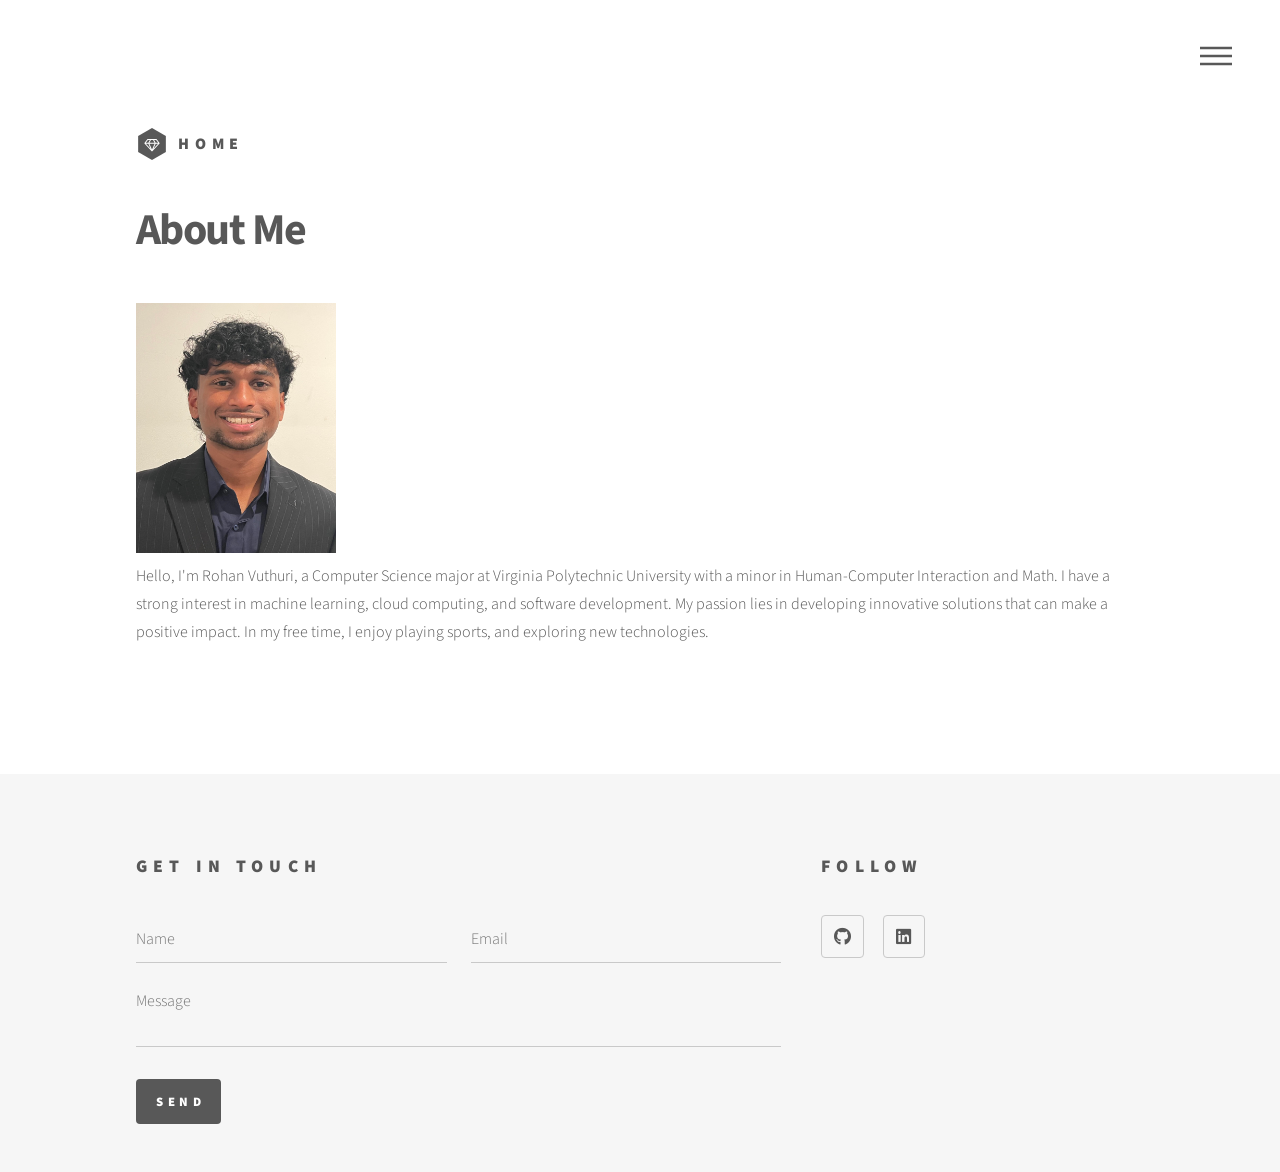
==== commit a3f757dd: "Changes" ====
--- a/aboutme.html
+++ b/aboutme.html
@@ -52,7 +52,7 @@
 						<div class="inner">
 							<h1>About Me</h1>
 							<img src="images/Profile.jpeg" alt="" width = "200" height="250">
-							<p> Hello, I'm Rohan Vuthuri, a Computer Science major at Virginia Polytechnic University with a minor in Human-Computer Interaction and Cybersecurity. I have a strong interest in machine learning, cloud computing, and software development. My passion lies in developing innovative solutions that can make a positive impact. In my free time, I enjoy playing sports, and exploring new technologies.</p>
+							<p> Hello, I'm Rohan Vuthuri, a Computer Science major at Virginia Polytechnic University with a minor in Human-Computer Interaction and Math. I have a strong interest in machine learning, cloud computing, and software development. My passion lies in developing innovative solutions that can make a positive impact. In my free time, I enjoy playing sports, and exploring new technologies.</p>
 						</div>
 					</div>
 
@@ -81,7 +81,7 @@
 							<section>
 								<h2>Follow</h2>
 								<ul class="icons">
-									<li><a href="https://github.com/rohanvuthuri/Individual-Projects" class="icon brands style2 fa-github"><span class="label">GitHub</span></a></li>
+									<li><a href="https://github.com/rohanvuthuri" class="icon brands style2 fa-github"><span class="label">GitHub</span></a></li>
                                     <li><a href="https://www.linkedin.com/in/rohan-vuthuri/" class="icon brands style2 fa-linkedin"><span class="label">Linkedin</span></a></li>
 								</ul>
 							</section>
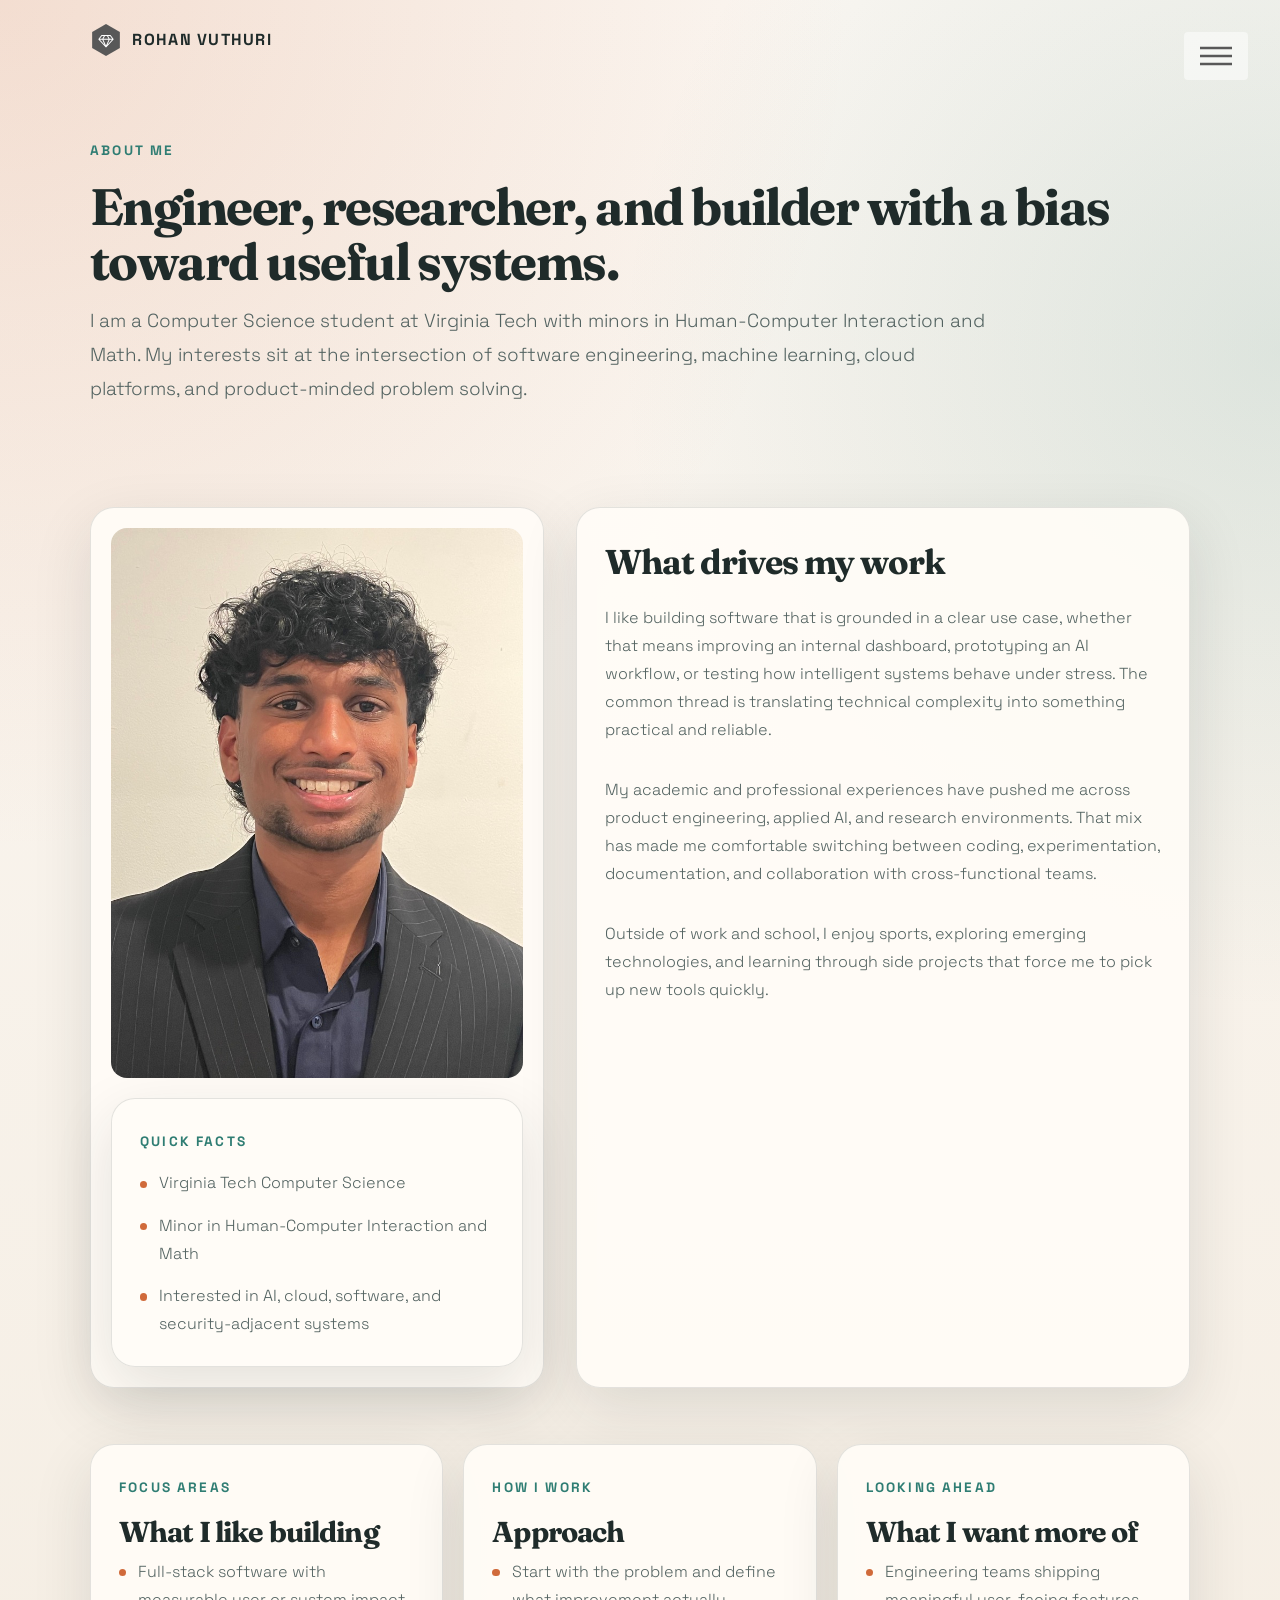
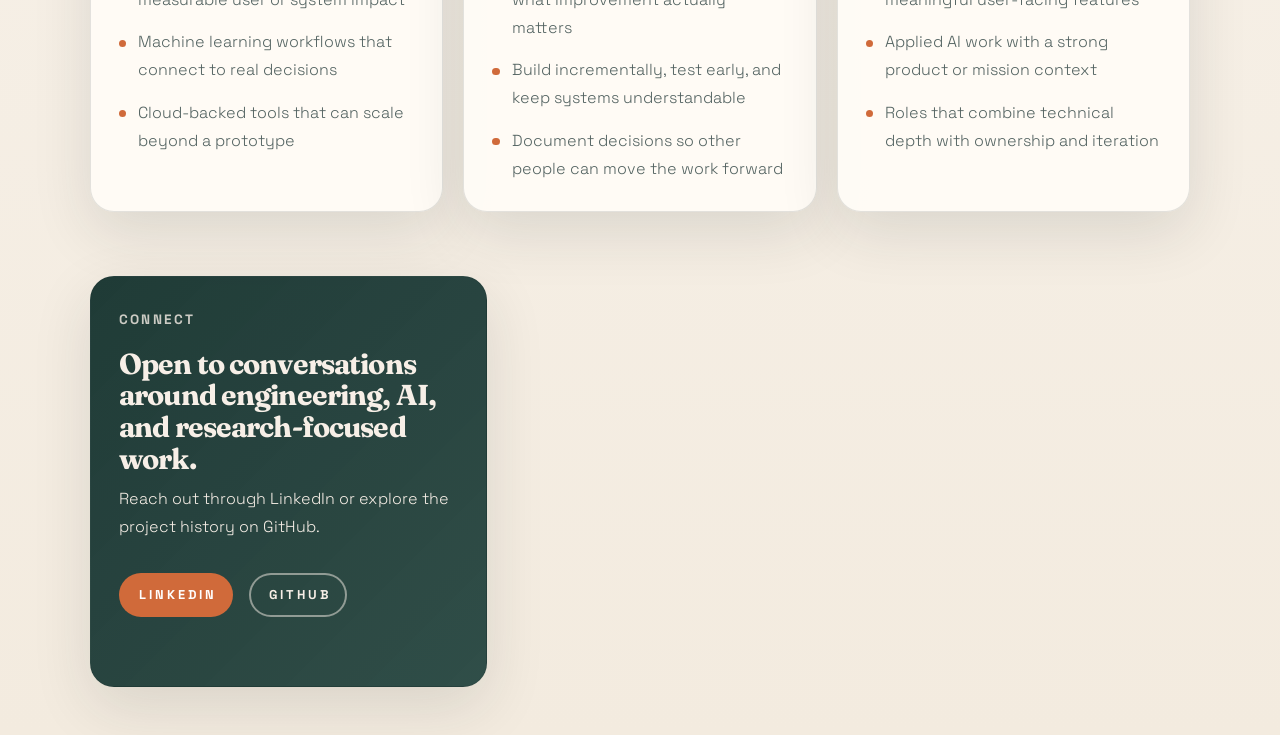
==== commit cd383e94: "Changes to website and updated information" ====
--- a/aboutme.html
+++ b/aboutme.html
@@ -1,101 +1,128 @@
-<!DOCTYPE HTML>
-<!--
-	Phantom by HTML5 UP
-	html5up.net | @ajlkn
-	Free for personal and commercial use under the CCA 3.0 license (html5up.net/license)
--->
-<html>
-	<head>
-		<title>About Me</title>
-		<meta charset="utf-8" />
-		<meta name="viewport" content="width=device-width, initial-scale=1, user-scalable=no" />
-		<link rel="stylesheet" href="assets/css/main.css" />
-		<noscript><link rel="stylesheet" href="assets/css/noscript.css" /></noscript>
-	</head>
-	<body class="is-preload">
-		<!-- Wrapper -->
-			<div id="wrapper">
-
-				<!-- Header -->
-					<header id="header">
-						<div class="inner">
-
-							<!-- Logo -->
-								<a href="index.html" class="logo">
-									<span class="symbol"><img src="images/logo.svg" alt="" /></span><span class="title">Home</span>
-								</a>
-
-							<!-- Nav -->
-								<nav>
-									<ul>
-										<li><a href="#menu">Menu</a></li>
-									</ul>
-								</nav>
-
-						</div>
-					</header>
-
-				<!-- Menu -->
-					<nav id="menu">
-						<h2>Menu</h2>
-						<ul>
-							<li><a href="index.html">Home</a></li>
-							<li><a href="aboutme.html">About Me</a></li>
-							<li><a href="certifications.html">Certifications</a></li>
-							<li><a href="experience.html">Experience</a></li>
-							<li><a href="projects.html">Personal Projects</a></li>
-						</ul>
-					</nav>
-
-				<!-- Main -->
-					<div id="main">
-						<div class="inner">
-							<h1>About Me</h1>
-							<img src="images/Profile.jpeg" alt="" width = "200" height="250">
-							<p> Hello, I'm Rohan Vuthuri, a Computer Science major at Virginia Polytechnic University with a minor in Human-Computer Interaction and Math. I have a strong interest in machine learning, cloud computing, and software development. My passion lies in developing innovative solutions that can make a positive impact. In my free time, I enjoy playing sports, and exploring new technologies.</p>
-						</div>
-					</div>
-
-				<!-- Footer -->
-					<footer id="footer">
-						<div class="inner">
-							<section>
-								<h2>Get in touch</h2>
-								<form method="post" action="#">
-									<div class="fields">
-										<div class="field half">
-											<input type="text" name="name" id="name" placeholder="Name" />
-										</div>
-										<div class="field half">
-											<input type="email" name="email" id="email" placeholder="Email" />
-										</div>
-										<div class="field">
-											<textarea name="message" id="message" placeholder="Message"></textarea>
-										</div>
-									</div>
-									<ul class="actions">
-										<li><input type="submit" value="Send" class="primary" /></li>
-									</ul>
-								</form>
-							</section>
-							<section>
-								<h2>Follow</h2>
-								<ul class="icons">
-									<li><a href="https://github.com/rohanvuthuri" class="icon brands style2 fa-github"><span class="label">GitHub</span></a></li>
-                                    <li><a href="https://www.linkedin.com/in/rohan-vuthuri/" class="icon brands style2 fa-linkedin"><span class="label">Linkedin</span></a></li>
-								</ul>
-							</section>
-						</div>
-					</footer>
-
-			</div>
-
-		<!-- Scripts -->
-			<script src="assets/js/jquery.min.js"></script>
-			<script src="assets/js/browser.min.js"></script>
-			<script src="assets/js/breakpoints.min.js"></script>
-			<script src="assets/js/util.js"></script>
-			<script src="assets/js/main.js"></script>
-
-	</body>
-</html>+<!DOCTYPE HTML>
+<!--
+	Phantom by HTML5 UP
+	html5up.net | @ajlkn
+	Free for personal and commercial use under the CCA 3.0 license (html5up.net/license)
+-->
+<html lang="en">
+	<head>
+		<title>About Rohan Vuthuri</title>
+		<meta charset="utf-8" />
+		<meta name="viewport" content="width=device-width, initial-scale=1, user-scalable=no" />
+		<meta name="description" content="About Rohan Vuthuri, a Virginia Tech Computer Science student focused on machine learning, cloud computing, and software development." />
+		<link rel="stylesheet" href="assets/css/main.css" />
+		<link rel="stylesheet" href="assets/css/custom.css" />
+		<noscript><link rel="stylesheet" href="assets/css/noscript.css" /></noscript>
+	</head>
+	<body class="is-preload">
+		<div id="wrapper">
+			<header id="header">
+				<div class="inner">
+					<a href="index.html" class="logo">
+						<span class="symbol"><img src="images/logo.svg" alt="Rohan Vuthuri logo" /></span><span class="title">Rohan Vuthuri</span>
+					</a>
+					<nav>
+						<ul>
+							<li><a href="#menu">Menu</a></li>
+						</ul>
+					</nav>
+				</div>
+			</header>
+
+			<nav id="menu">
+				<h2>Menu</h2>
+				<ul>
+					<li><a href="index.html">Home</a></li>
+					<li><a href="aboutme.html" aria-current="page">About Me</a></li>
+					<li><a href="experience.html">Experience</a></li>
+					<li><a href="projects.html">Projects</a></li>
+					<li><a href="certifications.html">Certifications</a></li>
+				</ul>
+			</nav>
+
+			<div id="main">
+				<div class="inner">
+					<section class="page-intro">
+						<p class="eyebrow">About Me</p>
+						<h1>Engineer, researcher, and builder with a bias toward useful systems.</h1>
+						<p class="lead">I am a Computer Science student at Virginia Tech with minors in Human-Computer Interaction and Math. My interests sit at the intersection of software engineering, machine learning, cloud platforms, and product-minded problem solving.</p>
+					</section>
+
+					<section class="about-layout">
+						<aside class="profile-panel">
+							<div class="profile-image-wrap profile-image-wrap-large">
+								<img src="images/Profile.jpeg" alt="Portrait of Rohan Vuthuri" class="profile-image" />
+							</div>
+							<div class="panel-card">
+								<p class="eyebrow">Quick Facts</p>
+								<ul class="fact-list">
+									<li>Virginia Tech Computer Science</li>
+									<li>Minor in Human-Computer Interaction and Math</li>
+									<li>Interested in AI, cloud, software, and security-adjacent systems</li>
+								</ul>
+							</div>
+						</aside>
+						<div class="bio-card">
+							<h2>What drives my work</h2>
+							<p>I like building software that is grounded in a clear use case, whether that means improving an internal dashboard, prototyping an AI workflow, or testing how intelligent systems behave under stress. The common thread is translating technical complexity into something practical and reliable.</p>
+							<p>My academic and professional experiences have pushed me across product engineering, applied AI, and research environments. That mix has made me comfortable switching between coding, experimentation, documentation, and collaboration with cross-functional teams.</p>
+							<p>Outside of work and school, I enjoy sports, exploring emerging technologies, and learning through side projects that force me to pick up new tools quickly.</p>
+						</div>
+					</section>
+
+					<section class="detail-grid">
+						<article class="detail-card">
+							<p class="card-kicker">Focus Areas</p>
+							<h3>What I like building</h3>
+							<ul class="impact-list">
+								<li>Full-stack software with measurable user or system impact</li>
+								<li>Machine learning workflows that connect to real decisions</li>
+								<li>Cloud-backed tools that can scale beyond a prototype</li>
+							</ul>
+						</article>
+						<article class="detail-card">
+							<p class="card-kicker">How I Work</p>
+							<h3>Approach</h3>
+							<ul class="impact-list">
+								<li>Start with the problem and define what improvement actually matters</li>
+								<li>Build incrementally, test early, and keep systems understandable</li>
+								<li>Document decisions so other people can move the work forward</li>
+							</ul>
+						</article>
+						<article class="detail-card">
+							<p class="card-kicker">Looking Ahead</p>
+							<h3>What I want more of</h3>
+							<ul class="impact-list">
+								<li>Engineering teams shipping meaningful user-facing features</li>
+								<li>Applied AI work with a strong product or mission context</li>
+								<li>Roles that combine technical depth with ownership and iteration</li>
+							</ul>
+						</article>
+					</section>
+				</div>
+			</div>
+
+			<footer id="footer">
+				<div class="inner">
+					<div class="site-footer-grid">
+						<section class="footer-card footer-cta">
+							<p class="eyebrow">Connect</p>
+							<h2>Open to conversations around engineering, AI, and research-focused work.</h2>
+							<p>Reach out through LinkedIn or explore the project history on GitHub.</p>
+							<ul class="actions">
+								<li><a href="https://www.linkedin.com/in/rohan-vuthuri/" class="button primary" target="_blank" rel="noreferrer">LinkedIn</a></li>
+								<li><a href="https://github.com/rohanvuthuri" class="button" target="_blank" rel="noreferrer">GitHub</a></li>
+							</ul>
+						</section>
+					</div>
+				</div>
+			</footer>
+		</div>
+
+		<script src="assets/js/jquery.min.js"></script>
+		<script src="assets/js/browser.min.js"></script>
+		<script src="assets/js/breakpoints.min.js"></script>
+		<script src="assets/js/util.js"></script>
+		<script src="assets/js/main.js"></script>
+	</body>
+</html>
--- a/assets/css/custom.css
+++ b/assets/css/custom.css
@@ -0,0 +1,629 @@
+@import url("https://fonts.googleapis.com/css2?family=Fraunces:opsz,wght@9..144,600;9..144,700&family=Space+Grotesk:wght@400;500;700&display=swap");
+
+:root {
+	--bg-soft: #f6efe5;
+	--bg-panel: rgba(255, 252, 247, 0.92);
+	--bg-strong: #16332f;
+	--text-main: #1f2b2a;
+	--text-muted: #526260;
+	--line-soft: rgba(31, 43, 42, 0.12);
+	--accent: #d06a3a;
+	--accent-soft: #f4d1bb;
+	--accent-alt: #2f7d73;
+	--shadow-soft: 0 20px 60px rgba(37, 42, 41, 0.12);
+	--radius-xl: 32px;
+	--radius-lg: 24px;
+	--radius-md: 18px;
+}
+
+body {
+	background:
+		radial-gradient(circle at top left, rgba(208, 106, 58, 0.18), transparent 32%),
+		radial-gradient(circle at right 15%, rgba(47, 125, 115, 0.14), transparent 28%),
+		linear-gradient(180deg, #fbf7f2 0%, #f3ebdf 100%);
+	color: var(--text-main);
+	font-family: "Space Grotesk", "Source Sans Pro", Helvetica, sans-serif;
+}
+
+body,
+input,
+select,
+textarea {
+	font-family: "Space Grotesk", "Source Sans Pro", Helvetica, sans-serif;
+	color: var(--text-main);
+}
+
+a {
+	color: var(--text-main);
+}
+
+a:hover {
+	color: var(--accent) !important;
+}
+
+.feature-card a,
+.card-footer a,
+.footer-links a {
+	border-bottom: 0;
+}
+
+h1,
+.hero-copy h1,
+.page-intro h1,
+.panel-card h2,
+.bio-card h2,
+.timeline-card h2,
+.feature-card h3,
+.project-card h2,
+.cert-card h2,
+.detail-card h3,
+.footer-card h2 {
+	font-family: "Fraunces", Georgia, serif;
+	font-weight: 700;
+	letter-spacing: -0.03em;
+	text-transform: none;
+}
+
+h2,
+h3,
+h4,
+h5,
+h6 {
+	letter-spacing: 0;
+	text-transform: none;
+}
+
+p,
+li {
+	color: var(--text-muted);
+}
+
+#wrapper > * > .inner {
+	max-width: 1180px;
+}
+
+#header {
+	padding: 1.5em 0 0.5em 0;
+}
+
+#header .logo {
+	align-items: center;
+}
+
+#header .logo .title {
+	font-family: "Space Grotesk", "Source Sans Pro", Helvetica, sans-serif;
+	font-weight: 700;
+	letter-spacing: 0.08em;
+	text-transform: uppercase;
+}
+
+#main {
+	padding: 1.5em 0 4em 0;
+}
+
+#main .inner > * + * {
+	margin-top: 3.5rem;
+}
+
+.eyebrow,
+.card-kicker {
+	display: inline-flex;
+	align-items: center;
+	gap: 0.5rem;
+	margin-bottom: 1rem;
+	color: var(--accent-alt);
+	font-size: 0.85rem;
+	font-weight: 700;
+	letter-spacing: 0.16em;
+	text-transform: uppercase;
+}
+
+.lead {
+	font-size: 1.18rem;
+	line-height: 1.8;
+	max-width: 56rem;
+}
+
+.hero,
+.about-layout,
+.site-footer-grid {
+	display: grid;
+	grid-template-columns: minmax(0, 1.3fr) minmax(320px, 0.9fr);
+	gap: 2rem;
+	align-items: stretch;
+}
+
+.hero-copy,
+.profile-panel,
+.bio-card,
+.feature-card,
+.focus-card,
+.timeline-card,
+.project-card,
+.cert-card,
+.detail-card,
+.footer-card,
+.panel-card {
+	background: var(--bg-panel);
+	border: 1px solid var(--line-soft);
+	border-radius: var(--radius-lg);
+	box-shadow: var(--shadow-soft);
+}
+
+.hero-copy {
+	padding: 3.25rem;
+}
+
+.hero-copy h1 {
+	font-size: clamp(2.6rem, 5vw, 4.7rem);
+	line-height: 1.02;
+	margin-bottom: 1rem;
+}
+
+.hero-actions {
+	margin-top: 2rem;
+}
+
+.hero-stats,
+.spotlight-grid,
+.project-grid,
+.cert-grid,
+.detail-grid {
+	display: grid;
+	gap: 1.25rem;
+}
+
+.hero-stats {
+	grid-template-columns: repeat(3, minmax(0, 1fr));
+	margin-top: 2rem;
+}
+
+.stat-card {
+	padding: 1.1rem 1rem;
+	border-radius: var(--radius-md);
+	background: rgba(22, 51, 47, 0.05);
+	border: 1px solid rgba(22, 51, 47, 0.08);
+}
+
+.stat-value {
+	display: block;
+	color: var(--bg-strong);
+	font-size: 1.8rem;
+	font-weight: 700;
+	line-height: 1.1;
+}
+
+.stat-label {
+	display: block;
+	margin-top: 0.35rem;
+	color: var(--text-muted);
+	font-size: 0.95rem;
+	line-height: 1.5;
+}
+
+.profile-panel {
+	display: grid;
+	grid-template-rows: auto 1fr;
+	padding: 1.25rem;
+	gap: 1.25rem;
+}
+
+.profile-image-wrap {
+	overflow: hidden;
+	border-radius: calc(var(--radius-lg) - 8px);
+	background: linear-gradient(135deg, rgba(208, 106, 58, 0.16), rgba(47, 125, 115, 0.16));
+	min-height: 320px;
+}
+
+.profile-image-wrap-large {
+	min-height: 420px;
+}
+
+.profile-image {
+	display: block;
+	width: 100%;
+	height: 100%;
+	object-fit: cover;
+}
+
+.panel-card,
+.bio-card,
+.feature-card,
+.focus-card,
+.timeline-card,
+.project-card,
+.cert-card,
+.detail-card,
+.footer-card {
+	padding: 1.75rem;
+}
+
+.fact-list,
+.impact-list,
+.footer-links {
+	list-style: none;
+	margin: 0;
+	padding: 0;
+	width: 100%;
+}
+
+.fact-list li,
+.impact-list li,
+.footer-links li {
+	position: relative;
+	padding-left: 1.2rem;
+	margin-bottom: 0.9rem;
+}
+
+.fact-list li::before,
+.impact-list li::before,
+.footer-links li::before {
+	content: "";
+	position: absolute;
+	left: 0;
+	top: 0.7rem;
+	width: 0.45rem;
+	height: 0.45rem;
+	border-radius: 999px;
+	background: var(--accent);
+}
+
+.section-block,
+.page-intro {
+	padding: 0.5rem 0;
+}
+
+.section-header {
+	margin-bottom: 1.5rem;
+	max-width: 52rem;
+}
+
+.section-header h2,
+.page-intro h1 {
+	font-size: clamp(2.1rem, 4vw, 3.5rem);
+	line-height: 1.08;
+	margin-bottom: 0.9rem;
+}
+
+.section-intro {
+	font-size: 1.05rem;
+	line-height: 1.8;
+}
+
+.spotlight-grid {
+	grid-template-columns: repeat(2, minmax(0, 1fr));
+}
+
+.feature-card {
+	transition: transform 0.24s ease, border-color 0.24s ease, box-shadow 0.24s ease;
+}
+
+.feature-card:hover {
+	transform: translateY(-6px);
+	border-color: rgba(208, 106, 58, 0.32);
+	box-shadow: 0 24px 70px rgba(37, 42, 41, 0.16);
+}
+
+.feature-card h3,
+.project-card h2,
+.cert-card h2,
+.detail-card h3,
+.timeline-card h2,
+.footer-card h2 {
+	font-size: 1.8rem;
+	line-height: 1.1;
+	margin-bottom: 0.65rem;
+}
+
+.feature-card p:last-child,
+.project-card p:last-child,
+.cert-card p:last-child {
+	margin-bottom: 0;
+}
+
+.focus-strip {
+	display: grid;
+	grid-template-columns: repeat(3, minmax(0, 1fr));
+	gap: 1.25rem;
+}
+
+.focus-card {
+	background: linear-gradient(180deg, rgba(255, 252, 247, 0.95), rgba(243, 233, 223, 0.9));
+}
+
+.focus-card h3 {
+	font-size: 1.35rem;
+	margin-bottom: 0.6rem;
+}
+
+.metrics-row {
+	display: flex;
+	flex-wrap: wrap;
+	gap: 0.9rem;
+	margin-top: 1.6rem;
+}
+
+.metric-pill {
+	display: flex;
+	flex-direction: column;
+	gap: 0.25rem;
+	padding: 1rem 1.15rem;
+	border-radius: 999px;
+	background: rgba(22, 51, 47, 0.06);
+	border: 1px solid rgba(22, 51, 47, 0.09);
+}
+
+.metric-pill strong {
+	color: var(--bg-strong);
+	font-size: 0.98rem;
+}
+
+.metric-pill span {
+	color: var(--text-muted);
+	font-size: 0.9rem;
+}
+
+.timeline {
+	display: grid;
+	gap: 1.25rem;
+}
+
+.timeline-card {
+	position: relative;
+	overflow: hidden;
+}
+
+.timeline-card::before {
+	content: "";
+	position: absolute;
+	left: 0;
+	top: 0;
+	bottom: 0;
+	width: 6px;
+	background: linear-gradient(180deg, var(--accent), var(--accent-alt));
+}
+
+.timeline-header {
+	display: flex;
+	flex-wrap: wrap;
+	justify-content: space-between;
+	gap: 1rem;
+	margin-bottom: 1rem;
+	padding-left: 0.5rem;
+}
+
+.timeline-meta {
+	margin: 0;
+	font-weight: 500;
+	color: var(--bg-strong);
+}
+
+.chip-list {
+	display: flex;
+	flex-wrap: wrap;
+	gap: 0.6rem;
+	list-style: none;
+	margin: 1.25rem 0 0 0;
+	padding: 0;
+}
+
+.chip-list li {
+	padding: 0.45rem 0.8rem;
+	border-radius: 999px;
+	background: rgba(208, 106, 58, 0.1);
+	color: var(--bg-strong);
+	font-size: 0.9rem;
+	font-weight: 500;
+}
+
+.project-grid {
+	grid-template-columns: repeat(3, minmax(0, 1fr));
+}
+
+.project-date {
+	font-size: 0.95rem;
+	font-weight: 700;
+	color: var(--accent-alt);
+	text-transform: uppercase;
+	letter-spacing: 0.08em;
+}
+
+.cert-grid {
+	grid-template-columns: repeat(3, minmax(0, 1fr));
+}
+
+.detail-grid {
+	grid-template-columns: repeat(3, minmax(0, 1fr));
+}
+
+.about-layout {
+	grid-template-columns: minmax(320px, 0.85fr) minmax(0, 1.15fr);
+}
+
+.bio-card h2 {
+	font-size: 2.15rem;
+	margin-bottom: 1rem;
+}
+
+.card-footer {
+	margin-top: 1.6rem;
+	padding-top: 1rem;
+	border-top: 1px solid var(--line-soft);
+}
+
+.card-footer a,
+.card-footer span {
+	font-weight: 700;
+	color: var(--bg-strong);
+}
+
+#footer {
+	background: transparent;
+	padding: 0 0 3rem 0;
+}
+
+.footer-cta {
+	background: linear-gradient(135deg, rgba(22, 51, 47, 0.96), rgba(31, 64, 59, 0.92));
+}
+
+.footer-cta h2,
+.footer-cta p,
+.footer-cta .eyebrow {
+	color: #f7efe7;
+}
+
+.footer-cta .eyebrow {
+	opacity: 0.8;
+}
+
+.footer-links a {
+	border-bottom: 0;
+}
+
+.footer-links li:last-child,
+.fact-list li:last-child,
+.impact-list li:last-child {
+	margin-bottom: 0;
+}
+
+.button.primary {
+	background-color: var(--accent);
+	box-shadow: none;
+}
+
+.button,
+input[type="submit"],
+input[type="reset"],
+input[type="button"],
+button {
+	box-shadow: inset 0 0 0 2px var(--bg-strong);
+	color: var(--bg-strong) !important;
+	letter-spacing: 0.22em;
+}
+
+.button:hover,
+input[type="submit"]:hover,
+input[type="reset"]:hover,
+input[type="button"]:hover,
+button:hover {
+	box-shadow: inset 0 0 0 2px var(--accent);
+	color: var(--accent) !important;
+}
+
+.button.primary:hover {
+	background-color: #be5e30;
+	color: #ffffff !important;
+	box-shadow: none;
+}
+
+.button,
+input[type="submit"],
+input[type="reset"],
+input[type="button"],
+button {
+	border-radius: 999px;
+}
+
+.footer-cta .button:not(.primary) {
+	box-shadow: inset 0 0 0 2px rgba(247, 239, 231, 0.5);
+	color: #f7efe7 !important;
+}
+
+.footer-cta .button:not(.primary):hover {
+	box-shadow: inset 0 0 0 2px #f7efe7;
+	color: #ffffff !important;
+}
+
+#menu {
+	background: #173732;
+	color: #f7efe7;
+}
+
+#menu h2,
+#menu a {
+	color: #f7efe7 !important;
+}
+
+#menu a:hover {
+	color: #f39b68 !important;
+}
+
+#menu > .inner > ul > li {
+	border-top-color: rgba(247, 239, 231, 0.18);
+}
+
+#menu > .close:before {
+	opacity: 1;
+}
+
+#menu > .close:after {
+	opacity: 0;
+}
+
+#menu .inner a[aria-current="page"] {
+	color: #f39b68 !important;
+}
+
+@media screen and (max-width: 980px) {
+	.hero,
+	.about-layout,
+	.site-footer-grid,
+	.project-grid,
+	.cert-grid,
+	.detail-grid,
+	.focus-strip {
+		grid-template-columns: 1fr;
+	}
+
+	.hero-copy,
+	.panel-card,
+	.bio-card,
+	.feature-card,
+	.focus-card,
+	.timeline-card,
+	.project-card,
+	.cert-card,
+	.detail-card,
+	.footer-card {
+		padding: 1.5rem;
+	}
+
+	.hero-stats,
+	.spotlight-grid {
+		grid-template-columns: 1fr;
+	}
+
+	.metrics-row {
+		flex-direction: column;
+	}
+}
+
+@media screen and (max-width: 736px) {
+	#main {
+		padding-top: 1rem;
+	}
+
+	.hero-copy {
+		padding: 2rem;
+	}
+
+	.hero-copy h1,
+	.page-intro h1,
+	.section-header h2 {
+		font-size: 2.4rem;
+	}
+
+	.feature-card h3,
+	.project-card h2,
+	.cert-card h2,
+	.detail-card h3,
+	.timeline-card h2,
+	.footer-card h2,
+	.bio-card h2 {
+		font-size: 1.55rem;
+	}
+
+	.hero-stats {
+		grid-template-columns: 1fr;
+	}
+}
